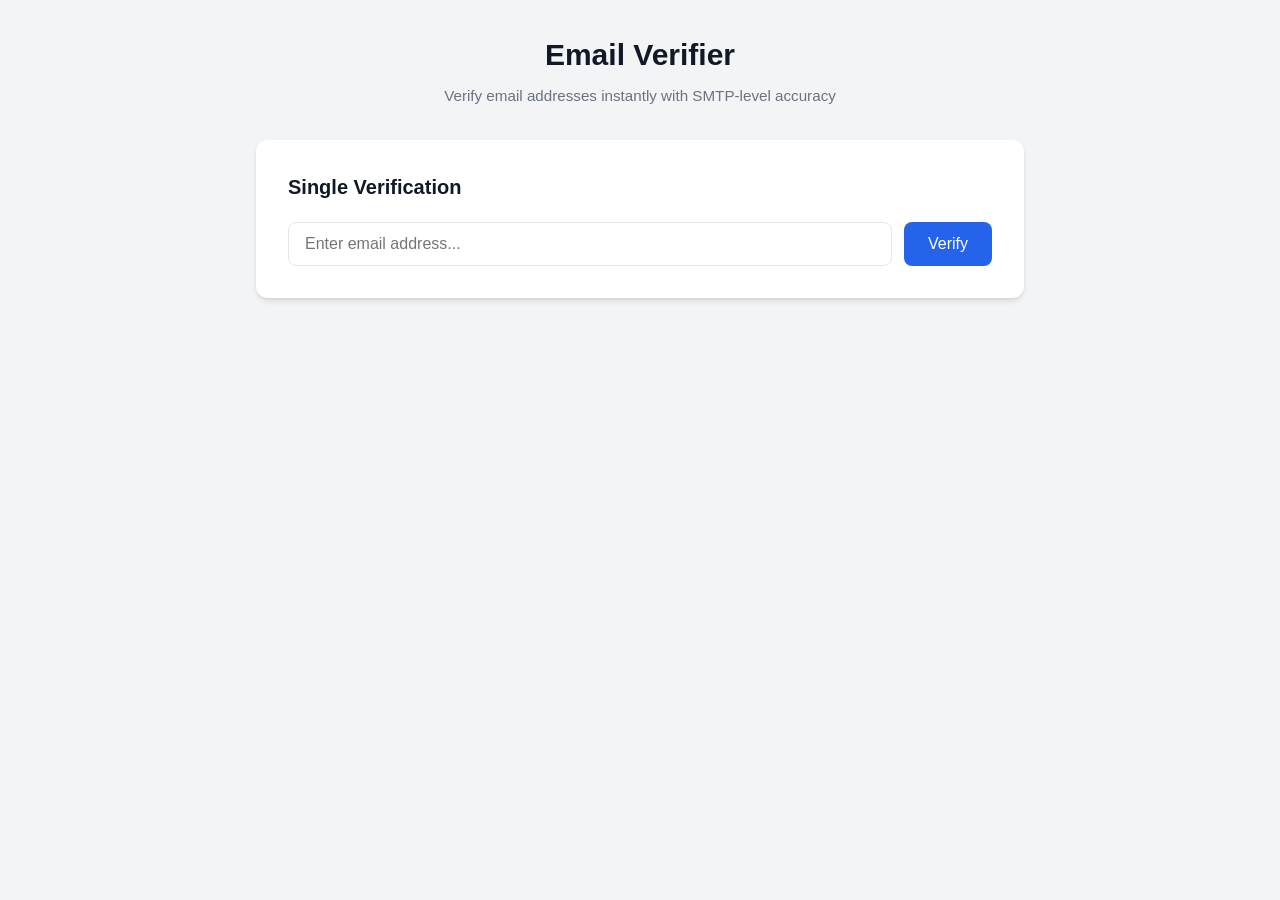
==== frontend/index.html @ 7b5a511b "Add web frontend for email verifier - Create frontend/ with index.html, styles.css, app.js - Single " ====
<!DOCTYPE html>
<html lang="en">
<head>
    <meta charset="UTF-8">
    <meta name="viewport" content="width=device-width, initial-scale=1.0">
    <title>Email Verifier</title>
    <link rel="stylesheet" href="/frontend/styles.css">
</head>
<body>
    <div class="container">
        <header>
            <h1>Email Verifier</h1>
            <p>Verify email addresses instantly with SMTP-level accuracy</p>
        </header>

        <main>
            <div class="card">
                <h2>Single Verification</h2>
                <form id="verifyForm">
                    <div class="input-group">
                        <input 
                            type="email" 
                            id="emailInput" 
                            placeholder="Enter email address..." 
                            required
                            autocomplete="email"
                        >
                        <button type="submit" id="verifyBtn">
                            <span id="btnText">Verify</span>
                            <span id="btnLoader" class="loader hidden"></span>
                        </button>
                    </div>
                </form>

                <div id="resultArea" class="result-area hidden">
                    <div class="result-card" id="resultCard">
                        <div class="result-header">
                            <div class="result-icon" id="resultIcon"></div>
                            <div class="result-title">
                                <h3 id="resultStatus">—</h3>
                                <span class="score-badge" id="resultScore">0/100</span>
                            </div>
                        </div>

                        <div class="result-body">
                            <div class="result-section">
                                <h4>What does "<span id="resultStatusText">—</span>" mean?</h4>
                                <p id="resultDescription">—</p>
                            </div>

                            <div class="result-grid">
                                <div class="result-item">
                                    <span class="label">can_connect_smtp</span>
                                    <span class="value" id="val_can_connect_smtp">—</span>
                                </div>
                                <div class="result-item">
                                    <span class="label">mx_accepts_mail</span>
                                    <span class="value" id="val_mx_accepts_mail">—</span>
                                </div>
                                <div class="result-item full-width">
                                    <span class="label">mx_records</span>
                                    <span class="value mono" id="val_mx_records">—</span>
                                </div>
                                <div class="result-item">
                                    <span class="label">has_inbox_full</span>
                                    <span class="value" id="val_has_inbox_full">—</span>
                                </div>
                                <div class="result-item">
                                    <span class="label">is_disabled</span>
                                    <span class="value" id="val_is_disabled">—</span>
                                </div>
                                <div class="result-item">
                                    <span class="label">is_deliverable</span>
                                    <span class="value" id="val_is_deliverable">—</span>
                                </div>
                                <div class="result-item">
                                    <span class="label">is_role_account</span>
                                    <span class="value" id="val_is_role_account">—</span>
                                </div>
                                <div class="result-item">
                                    <span class="label">is_catch_all</span>
                                    <span class="value" id="val_is_catch_all">—</span>
                                </div>
                                <div class="result-item">
                                    <span class="label">is_disposable</span>
                                    <span class="value" id="val_is_disposable">—</span>
                                </div>
                                <div class="result-item">
                                    <span class="label">is_spamtrap</span>
                                    <span class="value" id="val_is_spamtrap">—</span>
                                </div>
                                <div class="result-item">
                                    <span class="label">is_valid_syntax</span>
                                    <span class="value" id="val_is_valid_syntax">—</span>
                                </div>
                                <div class="result-item">
                                    <span class="label">is_safe_to_send</span>
                                    <span class="value" id="val_is_safe_to_send">—</span>
                                </div>
                            </div>
                        </div>
                    </div>
                </div>

                <div id="errorArea" class="error-area hidden">
                    <p id="errorText"></p>
                </div>
            </div>
        </main>
    </div>

    <script src="/frontend/app.js"></script>
</body>
</html>
---- frontend/styles.css ----
:root {
    --bg: #f3f4f6;
    --card-bg: #ffffff;
    --text: #111827;
    --text-secondary: #6b7280;
    --border: #e5e7eb;
    --primary: #2563eb;
    --primary-hover: #1d4ed8;
    --success: #10b981;
    --warning: #f59e0b;
    --danger: #ef4444;
    --info: #3b82f6;
    --shadow: 0 4px 6px -1px rgba(0, 0, 0, 0.1), 0 2px 4px -2px rgba(0, 0, 0, 0.1);
    --radius: 12px;
}

* {
    margin: 0;
    padding: 0;
    box-sizing: border-box;
}

body {
    font-family: -apple-system, BlinkMacSystemFont, "Segoe UI", Roboto, "Helvetica Neue", Arial, sans-serif;
    background: var(--bg);
    color: var(--text);
    line-height: 1.5;
    min-height: 100vh;
}

.container {
    max-width: 800px;
    margin: 0 auto;
    padding: 2rem 1rem;
}

header {
    text-align: center;
    margin-bottom: 2rem;
}

header h1 {
    font-size: 1.875rem;
    font-weight: 700;
    margin-bottom: 0.5rem;
}

header p {
    color: var(--text-secondary);
    font-size: 0.95rem;
}

.card {
    background: var(--card-bg);
    border-radius: var(--radius);
    box-shadow: var(--shadow);
    padding: 2rem;
}

.card h2 {
    font-size: 1.25rem;
    font-weight: 600;
    margin-bottom: 1.25rem;
}

.input-group {
    display: flex;
    gap: 0.75rem;
}

.input-group input {
    flex: 1;
    padding: 0.75rem 1rem;
    border: 1px solid var(--border);
    border-radius: 8px;
    font-size: 1rem;
    outline: none;
    transition: border-color 0.2s;
}

.input-group input:focus {
    border-color: var(--primary);
}

button {
    padding: 0.75rem 1.5rem;
    background: var(--primary);
    color: white;
    border: none;
    border-radius: 8px;
    font-size: 1rem;
    font-weight: 500;
    cursor: pointer;
    transition: background 0.2s;
    display: flex;
    align-items: center;
    gap: 0.5rem;
}

button:hover:not(:disabled) {
    background: var(--primary-hover);
}

button:disabled {
    opacity: 0.7;
    cursor: not-allowed;
}

.loader {
    width: 18px;
    height: 18px;
    border: 2px solid rgba(255, 255, 255, 0.3);
    border-top-color: white;
    border-radius: 50%;
    animation: spin 0.8s linear infinite;
}

.hidden {
    display: none !important;
}

@keyframes spin {
    to {
        transform: rotate(360deg);
    }
}

.result-area {
    margin-top: 1.5rem;
}

.result-card {
    border: 1px solid var(--border);
    border-radius: var(--radius);
    overflow: hidden;
}

.result-header {
    display: flex;
    align-items: center;
    gap: 1rem;
    padding: 1.25rem;
    border-bottom: 1px solid var(--border);
}

.result-icon {
    width: 48px;
    height: 48px;
    border-radius: 50%;
    display: flex;
    align-items: center;
    justify-content: center;
    font-size: 1.5rem;
    flex-shrink: 0;
}

.result-icon.safe {
    background: #d1fae5;
    color: var(--success);
}

.result-icon.disposable {
    background: #fef3c7;
    color: var(--warning);
}

.result-icon.invalid,
.result-icon.disabled,
.result-icon.spamtrap {
    background: #fee2e2;
    color: var(--danger);
}

.result-icon.catch_all,
.result-icon.role_account,
.result-icon.inbox_full,
.result-icon.temporary_failure,
.result-icon.blocked,
.result-icon.unknown {
    background: #f3f4f6;
    color: var(--text-secondary);
}

.result-title h3 {
    font-size: 1.1rem;
    font-weight: 600;
    text-transform: capitalize;
}

.score-badge {
    display: inline-block;
    padding: 0.25rem 0.75rem;
    border-radius: 9999px;
    font-size: 0.875rem;
    font-weight: 600;
    margin-top: 0.25rem;
}

.score-badge.high {
    background: #d1fae5;
    color: #065f46;
}

.score-badge.medium {
    background: #fef3c7;
    color: #92400e;
}

.score-badge.low {
    background: #fee2e2;
    color: #991b1b;
}

.score-badge.null {
    background: #f3f4f6;
    color: var(--text-secondary);
}

.result-body {
    padding: 1.25rem;
}

.result-section {
    margin-bottom: 1.25rem;
    padding: 1rem;
    background: var(--bg);
    border-radius: 8px;
}

.result-section h4 {
    font-size: 0.95rem;
    font-weight: 600;
    margin-bottom: 0.5rem;
}

.result-section p {
    font-size: 0.9rem;
    color: var(--text-secondary);
}

.result-grid {
    display: grid;
    grid-template-columns: 1fr 1fr;
    gap: 0.75rem;
}

.result-item {
    display: flex;
    justify-content: space-between;
    align-items: center;
    padding: 0.5rem 0;
    border-bottom: 1px solid var(--border);
}

.result-item.full-width {
    grid-column: 1 / -1;
}

.result-item .label {
    font-size: 0.85rem;
    color: var(--text-secondary);
}

.result-item .value {
    font-size: 0.85rem;
    font-weight: 600;
    text-transform: capitalize;
}

.result-item .value.mono {
    font-family: ui-monospace, SFMono-Regular, Menlo, Monaco, Consolas, monospace;
    font-size: 0.8rem;
}

.value.true {
    color: var(--success);
}

.value.false {
    color: var(--danger);
}

.error-area {
    margin-top: 1rem;
    padding: 1rem;
    background: #fee2e2;
    border: 1px solid #fecaca;
    border-radius: 8px;
    color: var(--danger);
}

@media (max-width: 640px) {
    .container {
        padding: 1rem;
    }

    .card {
        padding: 1.25rem;
    }

    .input-group {
        flex-direction: column;
    }

    .result-grid {
        grid-template-columns: 1fr;
    }
}
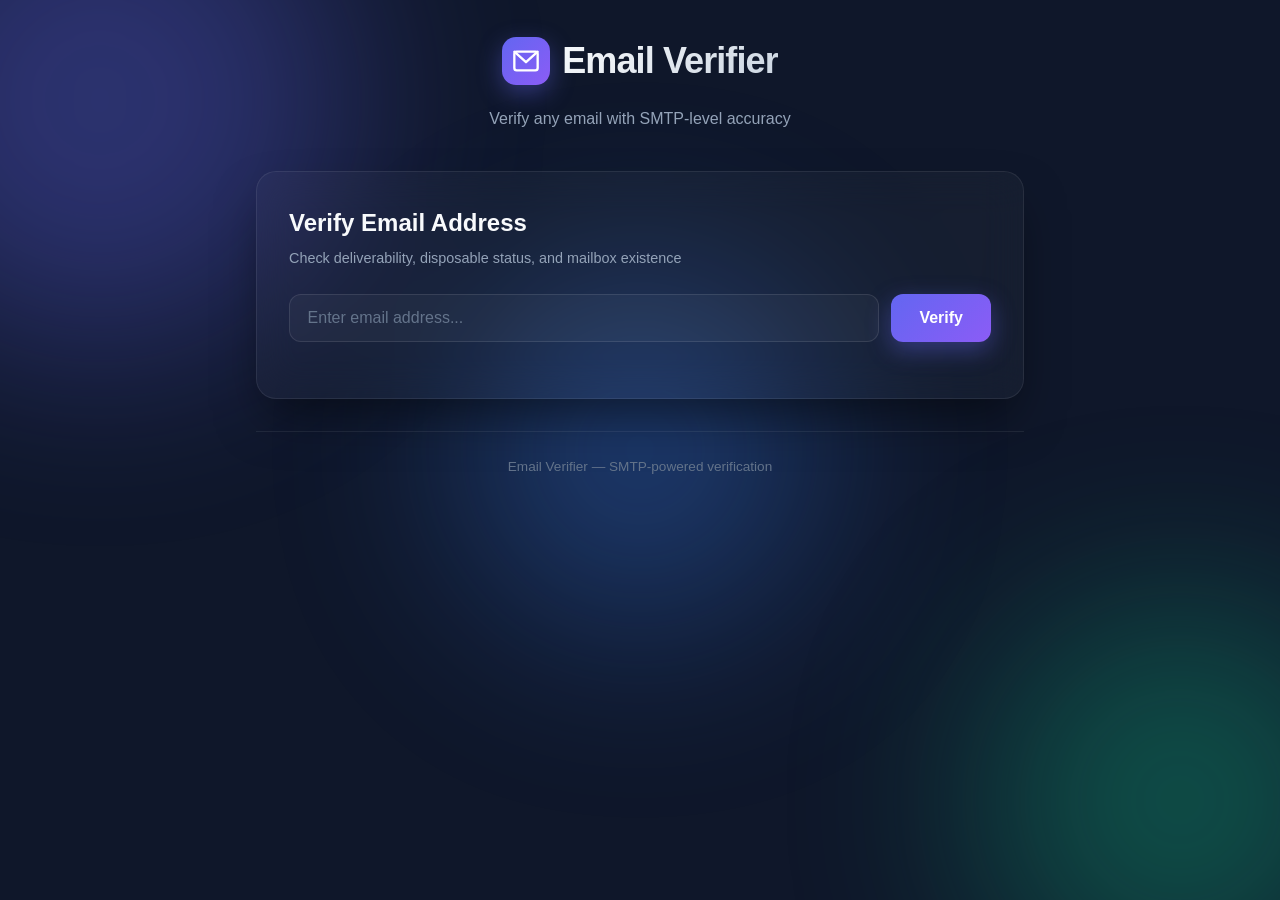
==== commit f95e646e: "Redesign frontend with modern dark theme and glassmorphism - Replace flat light theme with dark glas" ====
--- a/frontend/index.html
+++ b/frontend/index.html
@@ -7,25 +7,43 @@
     <link rel="stylesheet" href="/frontend/styles.css">
 </head>
 <body>
+    <div class="bg-orb bg-orb--1"></div>
+    <div class="bg-orb bg-orb--2"></div>
+    <div class="bg-orb bg-orb--3"></div>
+
     <div class="container">
         <header>
-            <h1>Email Verifier</h1>
-            <p>Verify email addresses instantly with SMTP-level accuracy</p>
+            <div class="logo">
+                <div class="logo-icon">
+                    <svg viewBox="0 0 24 24" fill="none" stroke="currentColor" stroke-width="2" stroke-linecap="round" stroke-linejoin="round">
+                        <rect x="2" y="4" width="20" height="16" rx="2"/>
+                        <path d="M22 4L12 13 2 4"/>
+                    </svg>
+                </div>
+                <h1>Email Verifier</h1>
+            </div>
+            <p class="tagline">Verify any email with SMTP-level accuracy</p>
         </header>
 
         <main>
-            <div class="card">
-                <h2>Single Verification</h2>
-                <form id="verifyForm">
-                    <div class="input-group">
-                        <input 
-                            type="email" 
-                            id="emailInput" 
-                            placeholder="Enter email address..." 
-                            required
-                            autocomplete="email"
-                        >
-                        <button type="submit" id="verifyBtn">
+            <div class="card card--main">
+                <div class="card-header">
+                    <h2>Verify Email Address</h2>
+                    <p class="card-subtitle">Check deliverability, disposable status, and mailbox existence</p>
+                </div>
+
+                <form id="verifyForm" class="verify-form">
+                    <div class="input-row">
+                        <div class="input-wrapper">
+                            <input
+                                type="email"
+                                id="emailInput"
+                                placeholder="Enter email address..."
+                                required
+                                autocomplete="email"
+                            >
+                        </div>
+                        <button type="submit" id="verifyBtn" class="btn btn--primary">
                             <span id="btnText">Verify</span>
                             <span id="btnLoader" class="loader hidden"></span>
                         </button>
@@ -38,12 +56,15 @@
                             <div class="result-icon" id="resultIcon"></div>
                             <div class="result-title">
                                 <h3 id="resultStatus">—</h3>
-                                <span class="score-badge" id="resultScore">0/100</span>
+                                <div class="result-meta">
+                                    <span class="score-badge" id="resultScore">0/100</span>
+                                    <span class="safe-badge" id="resultSafe">Not Safe</span>
+                                </div>
                             </div>
                         </div>
 
                         <div class="result-body">
-                            <div class="result-section">
+                            <div class="result-section result-section--highlight">
                                 <h4>What does "<span id="resultStatusText">—</span>" mean?</h4>
                                 <p id="resultDescription">—</p>
                             </div>
@@ -103,9 +124,14 @@
                 </div>
 
                 <div id="errorArea" class="error-area hidden">
-                    <p id="errorText"></p>
+                    <div class="error-icon">!</div>
+                    <p id="errorText">Something went wrong.</p>
                 </div>
             </div>
+
+            <footer class="footer">
+                <p>Email Verifier &mdash; SMTP-powered verification</p>
+            </footer>
         </main>
     </div>
 
--- a/frontend/styles.css
+++ b/frontend/styles.css
@@ -1,17 +1,21 @@
 :root {
-    --bg: #f3f4f6;
-    --card-bg: #ffffff;
-    --text: #111827;
-    --text-secondary: #6b7280;
-    --border: #e5e7eb;
-    --primary: #2563eb;
-    --primary-hover: #1d4ed8;
+    --bg: #0f172a;
+    --card-bg: rgba(255, 255, 255, 0.03);
+    --card-border: rgba(255, 255, 255, 0.08);
+    --text: #f8fafc;
+    --text-secondary: #94a3b8;
+    --text-muted: #64748b;
+    --primary: #6366f1;
+    --primary-glow: rgba(99, 102, 241, 0.4);
     --success: #10b981;
+    --success-glow: rgba(16, 185, 129, 0.25);
     --warning: #f59e0b;
+    --warning-glow: rgba(245, 158, 11, 0.25);
     --danger: #ef4444;
+    --danger-glow: rgba(239, 68, 68, 0.25);
     --info: #3b82f6;
-    --shadow: 0 4px 6px -1px rgba(0, 0, 0, 0.1), 0 2px 4px -2px rgba(0, 0, 0, 0.1);
-    --radius: 12px;
+    --radius: 20px;
+    --radius-sm: 12px;
 }
 
 * {
@@ -24,95 +28,215 @@
     font-family: -apple-system, BlinkMacSystemFont, "Segoe UI", Roboto, "Helvetica Neue", Arial, sans-serif;
     background: var(--bg);
     color: var(--text);
-    line-height: 1.5;
+    line-height: 1.6;
     min-height: 100vh;
+    overflow-x: hidden;
+    position: relative;
+}
+
+.bg-orb {
+    position: fixed;
+    border-radius: 50%;
+    filter: blur(100px);
+    opacity: 0.35;
+    pointer-events: none;
+    z-index: 0;
+}
+
+.bg-orb--1 {
+    width: 500px;
+    height: 500px;
+    background: var(--primary);
+    top: -150px;
+    left: -150px;
+    animation: orbFloat 15s ease-in-out infinite;
+}
+
+.bg-orb--2 {
+    width: 400px;
+    height: 400px;
+    background: var(--success);
+    bottom: -100px;
+    right: -100px;
+    animation: orbFloat 18s ease-in-out infinite reverse;
+}
+
+.bg-orb--3 {
+    width: 350px;
+    height: 350px;
+    background: var(--info);
+    top: 50%;
+    left: 50%;
+    transform: translate(-50%, -50%);
+    animation: orbFloat 20s ease-in-out infinite;
+}
+
+@keyframes orbFloat {
+    0%, 100% { transform: translate(0, 0) scale(1); }
+    25% { transform: translate(30px, -30px) scale(1.05); }
+    50% { transform: translate(-20px, 20px) scale(0.95); }
+    75% { transform: translate(20px, 10px) scale(1.02); }
 }
 
 .container {
     max-width: 800px;
     margin: 0 auto;
     padding: 2rem 1rem;
+    position: relative;
+    z-index: 1;
 }
 
 header {
     text-align: center;
-    margin-bottom: 2rem;
+    margin-bottom: 2.5rem;
+}
+
+.logo {
+    display: inline-flex;
+    align-items: center;
+    gap: 0.75rem;
+    margin-bottom: 0.75rem;
+}
+
+.logo-icon {
+    width: 48px;
+    height: 48px;
+    background: linear-gradient(135deg, var(--primary), #8b5cf6);
+    border-radius: 14px;
+    display: flex;
+    align-items: center;
+    justify-content: center;
+    color: white;
+    box-shadow: 0 8px 24px var(--primary-glow);
+}
+
+.logo-icon svg {
+    width: 28px;
+    height: 28px;
 }
 
 header h1 {
-    font-size: 1.875rem;
-    font-weight: 700;
-    margin-bottom: 0.5rem;
-}
-
-header p {
+    font-size: 2.25rem;
+    font-weight: 800;
+    background: linear-gradient(135deg, #f8fafc, #cbd5e1);
+    -webkit-background-clip: text;
+    -webkit-text-fill-color: transparent;
+    background-clip: text;
+    letter-spacing: -0.025em;
+}
+
+.tagline {
     color: var(--text-secondary);
-    font-size: 0.95rem;
+    font-size: 1rem;
+    margin-top: 0.25rem;
 }
 
 .card {
     background: var(--card-bg);
+    border: 1px solid var(--card-border);
     border-radius: var(--radius);
-    box-shadow: var(--shadow);
+    backdrop-filter: blur(20px);
+    box-shadow: 0 25px 50px -12px rgba(0, 0, 0, 0.5);
+}
+
+.card--main {
     padding: 2rem;
 }
 
-.card h2 {
-    font-size: 1.25rem;
-    font-weight: 600;
-    margin-bottom: 1.25rem;
-}
-
-.input-group {
+.card-header {
+    margin-bottom: 1.5rem;
+}
+
+.card-header h2 {
+    font-size: 1.5rem;
+    font-weight: 700;
+    margin-bottom: 0.25rem;
+}
+
+.card-subtitle {
+    color: var(--text-secondary);
+    font-size: 0.9rem;
+}
+
+.verify-form {
+    margin-bottom: 1.5rem;
+}
+
+.input-row {
     display: flex;
     gap: 0.75rem;
 }
 
-.input-group input {
+.input-wrapper {
     flex: 1;
-    padding: 0.75rem 1rem;
-    border: 1px solid var(--border);
-    border-radius: 8px;
+    position: relative;
+}
+
+.input-wrapper input {
+    width: 100%;
+    padding: 0.9rem 1.1rem;
+    background: rgba(255, 255, 255, 0.04);
+    border: 1px solid rgba(255, 255, 255, 0.1);
+    border-radius: var(--radius-sm);
+    color: var(--text);
     font-size: 1rem;
     outline: none;
-    transition: border-color 0.2s;
-}
-
-.input-group input:focus {
+    transition: all 0.2s;
+}
+
+.input-wrapper input::placeholder {
+    color: var(--text-muted);
+}
+
+.input-wrapper input:focus {
     border-color: var(--primary);
-}
-
-button {
-    padding: 0.75rem 1.5rem;
-    background: var(--primary);
+    box-shadow: 0 0 0 3px var(--primary-glow);
+    background: rgba(255, 255, 255, 0.06);
+}
+
+.btn {
+    padding: 0.9rem 1.75rem;
+    border: none;
+    border-radius: var(--radius-sm);
+    font-size: 1rem;
+    font-weight: 600;
+    cursor: pointer;
+    transition: all 0.2s;
+    display: inline-flex;
+    align-items: center;
+    justify-content: center;
+    gap: 0.5rem;
+    white-space: nowrap;
+}
+
+.btn--primary {
+    background: linear-gradient(135deg, var(--primary), #8b5cf6);
     color: white;
-    border: none;
-    border-radius: 8px;
-    font-size: 1rem;
-    font-weight: 500;
-    cursor: pointer;
-    transition: background 0.2s;
-    display: flex;
-    align-items: center;
-    gap: 0.5rem;
-}
-
-button:hover:not(:disabled) {
-    background: var(--primary-hover);
-}
-
-button:disabled {
-    opacity: 0.7;
+    box-shadow: 0 8px 24px var(--primary-glow);
+}
+
+.btn--primary:hover:not(:disabled) {
+    transform: translateY(-1px);
+    box-shadow: 0 12px 32px var(--primary-glow);
+}
+
+.btn--primary:active:not(:disabled) {
+    transform: translateY(0);
+}
+
+.btn:disabled {
+    opacity: 0.6;
     cursor: not-allowed;
+    transform: none !important;
 }
 
 .loader {
     width: 18px;
     height: 18px;
-    border: 2px solid rgba(255, 255, 255, 0.3);
+    border: 2px solid rgba(255, 255, 255, 0.25);
     border-top-color: white;
     border-radius: 50%;
-    animation: spin 0.8s linear infinite;
+    animation: spin 0.7s linear infinite;
 }
 
 .hidden {
@@ -120,19 +244,30 @@
 }
 
 @keyframes spin {
-    to {
-        transform: rotate(360deg);
-    }
+    to { transform: rotate(360deg); }
 }
 
 .result-area {
     margin-top: 1.5rem;
+    animation: fadeInUp 0.4s ease-out;
+}
+
+@keyframes fadeInUp {
+    from {
+        opacity: 0;
+        transform: translateY(20px);
+    }
+    to {
+        opacity: 1;
+        transform: translateY(0);
+    }
 }
 
 .result-card {
-    border: 1px solid var(--border);
+    border: 1px solid var(--card-border);
     border-radius: var(--radius);
     overflow: hidden;
+    background: rgba(255, 255, 255, 0.02);
 }
 
 .result-header {
@@ -140,35 +275,39 @@
     align-items: center;
     gap: 1rem;
     padding: 1.25rem;
-    border-bottom: 1px solid var(--border);
+    border-bottom: 1px solid var(--card-border);
 }
 
 .result-icon {
-    width: 48px;
-    height: 48px;
-    border-radius: 50%;
+    width: 52px;
+    height: 52px;
+    border-radius: 16px;
     display: flex;
     align-items: center;
     justify-content: center;
-    font-size: 1.5rem;
+    font-size: 1.75rem;
     flex-shrink: 0;
+    font-weight: 700;
 }
 
 .result-icon.safe {
-    background: #d1fae5;
+    background: var(--success-glow);
     color: var(--success);
+    box-shadow: 0 0 24px var(--success-glow);
 }
 
 .result-icon.disposable {
-    background: #fef3c7;
+    background: var(--warning-glow);
     color: var(--warning);
+    box-shadow: 0 0 24px var(--warning-glow);
 }
 
 .result-icon.invalid,
 .result-icon.disabled,
 .result-icon.spamtrap {
-    background: #fee2e2;
+    background: var(--danger-glow);
     color: var(--danger);
+    box-shadow: 0 0 24px var(--danger-glow);
 }
 
 .result-icon.catch_all,
@@ -177,43 +316,77 @@
 .result-icon.temporary_failure,
 .result-icon.blocked,
 .result-icon.unknown {
-    background: #f3f4f6;
+    background: rgba(148, 163, 184, 0.15);
     color: var(--text-secondary);
 }
 
+.result-title {
+    flex: 1;
+}
+
 .result-title h3 {
-    font-size: 1.1rem;
-    font-weight: 600;
+    font-size: 1.25rem;
+    font-weight: 700;
     text-transform: capitalize;
+    letter-spacing: -0.01em;
+}
+
+.result-meta {
+    display: flex;
+    align-items: center;
+    gap: 0.5rem;
+    margin-top: 0.35rem;
 }
 
 .score-badge {
-    display: inline-block;
+    display: inline-flex;
+    align-items: center;
     padding: 0.25rem 0.75rem;
     border-radius: 9999px;
-    font-size: 0.875rem;
+    font-size: 0.85rem;
+    font-weight: 700;
+    letter-spacing: 0.025em;
+}
+
+.score-badge.high {
+    background: var(--success-glow);
+    color: var(--success);
+}
+
+.score-badge.medium {
+    background: var(--warning-glow);
+    color: var(--warning);
+}
+
+.score-badge.low {
+    background: var(--danger-glow);
+    color: var(--danger);
+}
+
+.score-badge.null {
+    background: rgba(148, 163, 184, 0.15);
+    color: var(--text-muted);
+}
+
+.safe-badge {
+    display: inline-flex;
+    align-items: center;
+    padding: 0.25rem 0.6rem;
+    border-radius: 9999px;
+    font-size: 0.75rem;
     font-weight: 600;
-    margin-top: 0.25rem;
-}
-
-.score-badge.high {
-    background: #d1fae5;
-    color: #065f46;
-}
-
-.score-badge.medium {
-    background: #fef3c7;
-    color: #92400e;
-}
-
-.score-badge.low {
-    background: #fee2e2;
-    color: #991b1b;
-}
-
-.score-badge.null {
-    background: #f3f4f6;
-    color: var(--text-secondary);
+    text-transform: uppercase;
+    letter-spacing: 0.05em;
+}
+
+.safe-badge.true {
+    background: var(--success-glow);
+    color: var(--success);
+}
+
+.safe-badge.false {
+    background: rgba(148, 163, 184, 0.1);
+    color: var(--text-muted);
 }
 
 .result-body {
@@ -223,33 +396,49 @@
 .result-section {
     margin-bottom: 1.25rem;
     padding: 1rem;
-    background: var(--bg);
-    border-radius: 8px;
+    background: rgba(99, 102, 241, 0.06);
+    border: 1px solid rgba(99, 102, 241, 0.12);
+    border-radius: var(--radius-sm);
+}
+
+.result-section--highlight {
+    background: rgba(99, 102, 241, 0.08);
+    border-color: rgba(99, 102, 241, 0.18);
 }
 
 .result-section h4 {
-    font-size: 0.95rem;
+    font-size: 0.9rem;
     font-weight: 600;
-    margin-bottom: 0.5rem;
+    margin-bottom: 0.4rem;
+    color: var(--text);
 }
 
 .result-section p {
-    font-size: 0.9rem;
+    font-size: 0.875rem;
     color: var(--text-secondary);
+    line-height: 1.5;
 }
 
 .result-grid {
     display: grid;
     grid-template-columns: 1fr 1fr;
-    gap: 0.75rem;
+    gap: 0.5rem;
 }
 
 .result-item {
     display: flex;
     justify-content: space-between;
     align-items: center;
-    padding: 0.5rem 0;
-    border-bottom: 1px solid var(--border);
+    padding: 0.6rem 0.75rem;
+    border-radius: 8px;
+    background: rgba(255, 255, 255, 0.02);
+    border: 1px solid transparent;
+    transition: all 0.2s;
+}
+
+.result-item:hover {
+    border-color: rgba(255, 255, 255, 0.08);
+    background: rgba(255, 255, 255, 0.03);
 }
 
 .result-item.full-width {
@@ -257,8 +446,9 @@
 }
 
 .result-item .label {
-    font-size: 0.85rem;
-    color: var(--text-secondary);
+    font-size: 0.8rem;
+    color: var(--text-muted);
+    font-family: ui-monospace, SFMono-Regular, Menlo, Monaco, Consolas, monospace;
 }
 
 .result-item .value {
@@ -283,10 +473,45 @@
 .error-area {
     margin-top: 1rem;
     padding: 1rem;
-    background: #fee2e2;
-    border: 1px solid #fecaca;
-    border-radius: 8px;
+    background: var(--danger-glow);
+    border: 1px solid rgba(239, 68, 68, 0.3);
+    border-radius: var(--radius-sm);
     color: var(--danger);
+    display: flex;
+    align-items: flex-start;
+    gap: 0.75rem;
+    animation: fadeInUp 0.3s ease-out;
+}
+
+.error-icon {
+    width: 24px;
+    height: 24px;
+    border-radius: 50%;
+    background: var(--danger);
+    color: white;
+    display: flex;
+    align-items: center;
+    justify-content: center;
+    font-weight: 700;
+    font-size: 0.9rem;
+    flex-shrink: 0;
+}
+
+.error-area p {
+    font-size: 0.9rem;
+    line-height: 1.5;
+}
+
+.footer {
+    text-align: center;
+    margin-top: 2rem;
+    padding-top: 1.5rem;
+    border-top: 1px solid var(--card-border);
+}
+
+.footer p {
+    color: var(--text-muted);
+    font-size: 0.85rem;
 }
 
 @media (max-width: 640px) {
@@ -294,15 +519,24 @@
         padding: 1rem;
     }
 
-    .card {
-        padding: 1.25rem;
-    }
-
-    .input-group {
+    .card--main {
+        padding: 1.5rem;
+    }
+
+    header h1 {
+        font-size: 1.75rem;
+    }
+
+    .input-row {
         flex-direction: column;
     }
 
     .result-grid {
         grid-template-columns: 1fr;
     }
-}
+
+    .result-header {
+        flex-direction: column;
+        text-align: center;
+    }
+}
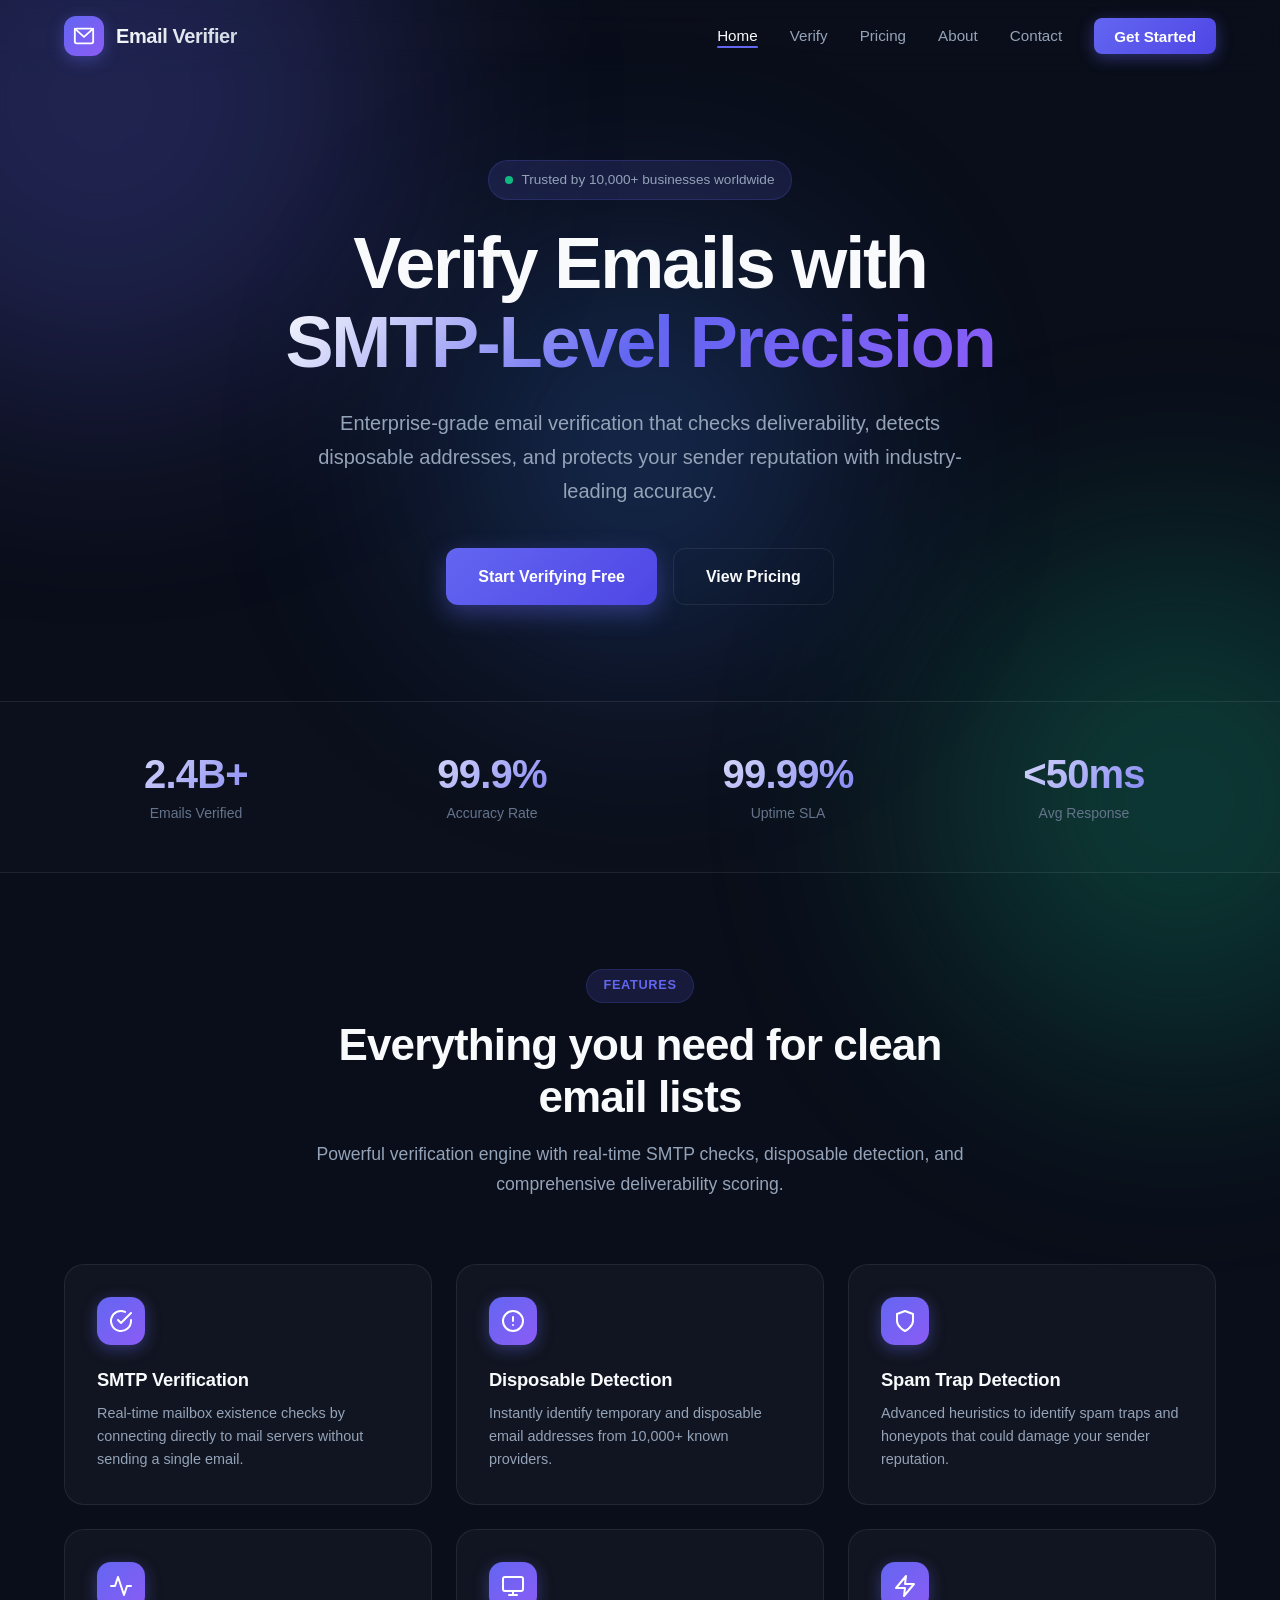
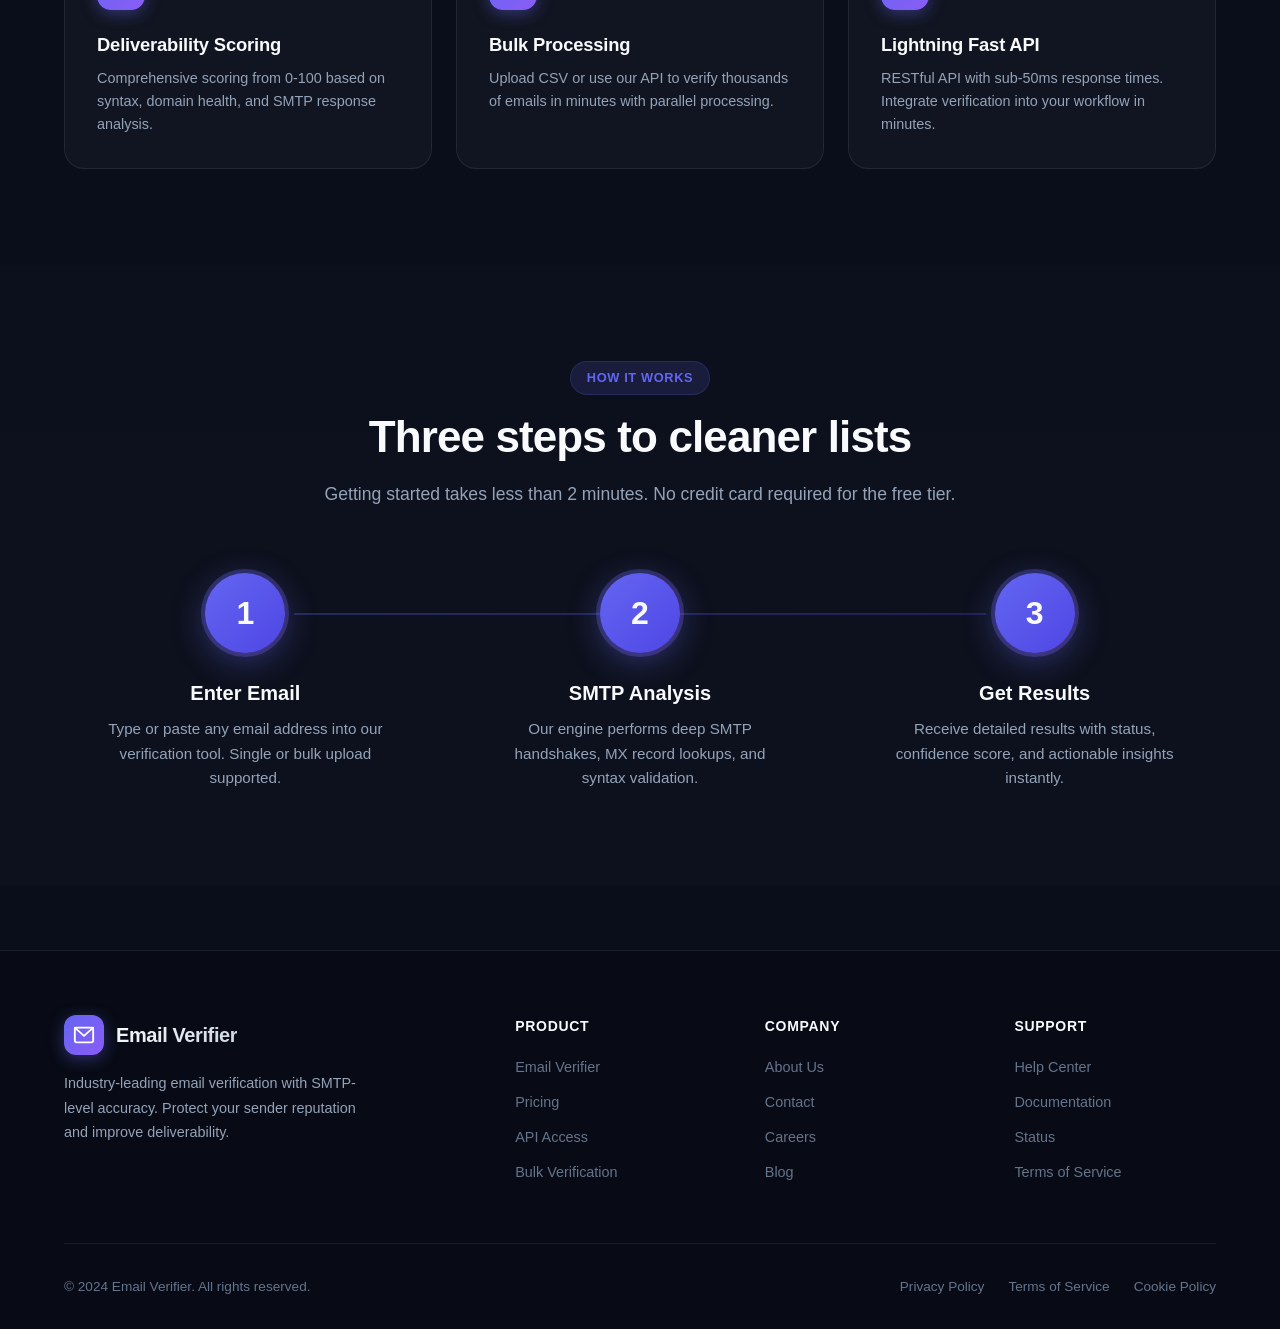
==== commit e9b9998e: "Add industry-level multi-page frontend - Landing page: hero, stats strip, features grid, how-it-work" ====
--- a/frontend/index.html
+++ b/frontend/index.html
@@ -3,138 +3,261 @@
 <head>
     <meta charset="UTF-8">
     <meta name="viewport" content="width=device-width, initial-scale=1.0">
-    <title>Email Verifier</title>
-    <link rel="stylesheet" href="/frontend/styles.css">
+    <title>Email Verifier - SMTP-Level Email Verification</title>
+    <meta name="description" content="Industry-leading email verification service with SMTP-level accuracy. Verify deliverability, detect disposable emails, and protect your sender reputation.">
+    <link rel="stylesheet" href="./styles.css">
 </head>
 <body>
     <div class="bg-orb bg-orb--1"></div>
     <div class="bg-orb bg-orb--2"></div>
     <div class="bg-orb bg-orb--3"></div>
 
-    <div class="container">
-        <header>
-            <div class="logo">
+    <nav class="navbar" id="navbar">
+        <div class="navbar-inner">
+            <a href="./index.html" class="navbar-brand">
                 <div class="logo-icon">
                     <svg viewBox="0 0 24 24" fill="none" stroke="currentColor" stroke-width="2" stroke-linecap="round" stroke-linejoin="round">
                         <rect x="2" y="4" width="20" height="16" rx="2"/>
                         <path d="M22 4L12 13 2 4"/>
                     </svg>
                 </div>
-                <h1>Email Verifier</h1>
-            </div>
-            <p class="tagline">Verify any email with SMTP-level accuracy</p>
-        </header>
-
-        <main>
-            <div class="card card--main">
-                <div class="card-header">
-                    <h2>Verify Email Address</h2>
-                    <p class="card-subtitle">Check deliverability, disposable status, and mailbox existence</p>
-                </div>
-
-                <form id="verifyForm" class="verify-form">
-                    <div class="input-row">
-                        <div class="input-wrapper">
-                            <input
-                                type="email"
-                                id="emailInput"
-                                placeholder="Enter email address..."
-                                required
-                                autocomplete="email"
-                            >
-                        </div>
-                        <button type="submit" id="verifyBtn" class="btn btn--primary">
-                            <span id="btnText">Verify</span>
-                            <span id="btnLoader" class="loader hidden"></span>
-                        </button>
-                    </div>
-                </form>
-
-                <div id="resultArea" class="result-area hidden">
-                    <div class="result-card" id="resultCard">
-                        <div class="result-header">
-                            <div class="result-icon" id="resultIcon"></div>
-                            <div class="result-title">
-                                <h3 id="resultStatus">—</h3>
-                                <div class="result-meta">
-                                    <span class="score-badge" id="resultScore">0/100</span>
-                                    <span class="safe-badge" id="resultSafe">Not Safe</span>
-                                </div>
-                            </div>
-                        </div>
-
-                        <div class="result-body">
-                            <div class="result-section result-section--highlight">
-                                <h4>What does "<span id="resultStatusText">—</span>" mean?</h4>
-                                <p id="resultDescription">—</p>
-                            </div>
-
-                            <div class="result-grid">
-                                <div class="result-item">
-                                    <span class="label">can_connect_smtp</span>
-                                    <span class="value" id="val_can_connect_smtp">—</span>
-                                </div>
-                                <div class="result-item">
-                                    <span class="label">mx_accepts_mail</span>
-                                    <span class="value" id="val_mx_accepts_mail">—</span>
-                                </div>
-                                <div class="result-item full-width">
-                                    <span class="label">mx_records</span>
-                                    <span class="value mono" id="val_mx_records">—</span>
-                                </div>
-                                <div class="result-item">
-                                    <span class="label">has_inbox_full</span>
-                                    <span class="value" id="val_has_inbox_full">—</span>
-                                </div>
-                                <div class="result-item">
-                                    <span class="label">is_disabled</span>
-                                    <span class="value" id="val_is_disabled">—</span>
-                                </div>
-                                <div class="result-item">
-                                    <span class="label">is_deliverable</span>
-                                    <span class="value" id="val_is_deliverable">—</span>
-                                </div>
-                                <div class="result-item">
-                                    <span class="label">is_role_account</span>
-                                    <span class="value" id="val_is_role_account">—</span>
-                                </div>
-                                <div class="result-item">
-                                    <span class="label">is_catch_all</span>
-                                    <span class="value" id="val_is_catch_all">—</span>
-                                </div>
-                                <div class="result-item">
-                                    <span class="label">is_disposable</span>
-                                    <span class="value" id="val_is_disposable">—</span>
-                                </div>
-                                <div class="result-item">
-                                    <span class="label">is_spamtrap</span>
-                                    <span class="value" id="val_is_spamtrap">—</span>
-                                </div>
-                                <div class="result-item">
-                                    <span class="label">is_valid_syntax</span>
-                                    <span class="value" id="val_is_valid_syntax">—</span>
-                                </div>
-                                <div class="result-item">
-                                    <span class="label">is_safe_to_send</span>
-                                    <span class="value" id="val_is_safe_to_send">—</span>
-                                </div>
-                            </div>
-                        </div>
-                    </div>
-                </div>
-
-                <div id="errorArea" class="error-area hidden">
-                    <div class="error-icon">!</div>
-                    <p id="errorText">Something went wrong.</p>
-                </div>
-            </div>
-
-            <footer class="footer">
-                <p>Email Verifier &mdash; SMTP-powered verification</p>
-            </footer>
-        </main>
+                <span class="logo-text">Email Verifier</span>
+            </a>
+
+            <ul class="nav-links" id="navLinks">
+                <li><a href="./index.html" class="active">Home</a></li>
+                <li><a href="./verify.html">Verify</a></li>
+                <li><a href="./pricing.html">Pricing</a></li>
+                <li><a href="./about.html">About</a></li>
+                <li><a href="./contact.html">Contact</a></li>
+                <li><a href="./verify.html" class="nav-cta">Get Started</a></li>
+            </ul>
+
+            <button class="hamburger" id="hamburger" aria-label="Toggle menu">
+                <span></span>
+                <span></span>
+                <span></span>
+            </button>
+        </div>
+    </nav>
+
+    <div class="mobile-menu" id="mobileMenu">
+        <a href="./index.html">Home</a>
+        <a href="./verify.html">Verify</a>
+        <a href="./pricing.html">Pricing</a>
+        <a href="./about.html">About</a>
+        <a href="./contact.html">Contact</a>
+        <a href="./verify.html" class="btn btn--primary">Get Started</a>
     </div>
 
-    <script src="/frontend/app.js"></script>
+    <main>
+        <section class="hero">
+            <div class="container">
+                <div class="hero-badge">
+                    <span class="hero-badge-dot"></span>
+                    Trusted by 10,000+ businesses worldwide
+                </div>
+                <h1>
+                    Verify Emails with<br>
+                    <span class="hero-gradient">SMTP-Level Precision</span>
+                </h1>
+                <p class="hero-subtitle">
+                    Enterprise-grade email verification that checks deliverability, detects disposable addresses, and protects your sender reputation with industry-leading accuracy.
+                </p>
+                <div class="hero-actions">
+                    <a href="./verify.html" class="btn btn--primary">Start Verifying Free</a>
+                    <a href="./pricing.html" class="btn btn--secondary">View Pricing</a>
+                </div>
+            </div>
+        </section>
+
+        <section class="stats">
+            <div class="container">
+                <div class="stats-grid">
+                    <div class="stat-item">
+                        <div class="stat-value">2.4B+</div>
+                        <div class="stat-label">Emails Verified</div>
+                    </div>
+                    <div class="stat-item">
+                        <div class="stat-value">99.9%</div>
+                        <div class="stat-label">Accuracy Rate</div>
+                    </div>
+                    <div class="stat-item">
+                        <div class="stat-value">99.99%</div>
+                        <div class="stat-label">Uptime SLA</div>
+                    </div>
+                    <div class="stat-item">
+                        <div class="stat-value">&lt;50ms</div>
+                        <div class="stat-label">Avg Response</div>
+                    </div>
+                </div>
+            </div>
+        </section>
+
+        <section class="section">
+            <div class="container">
+                <div class="section-header">
+                    <span class="section-label">Features</span>
+                    <h2 class="section-title">Everything you need for clean email lists</h2>
+                    <p class="section-subtitle">Powerful verification engine with real-time SMTP checks, disposable detection, and comprehensive deliverability scoring.</p>
+                </div>
+
+                <div class="features-grid">
+                    <div class="feature-card">
+                        <div class="feature-icon">
+                            <svg viewBox="0 0 24 24" fill="none" stroke="currentColor" stroke-width="2" stroke-linecap="round" stroke-linejoin="round">
+                                <path d="M22 11.08V12a10 10 0 1 1-5.93-9.14"/>
+                                <polyline points="22 4 12 14.01 9 11.01"/>
+                            </svg>
+                        </div>
+                        <h3 class="feature-title">SMTP Verification</h3>
+                        <p class="feature-desc">Real-time mailbox existence checks by connecting directly to mail servers without sending a single email.</p>
+                    </div>
+
+                    <div class="feature-card">
+                        <div class="feature-icon">
+                            <svg viewBox="0 0 24 24" fill="none" stroke="currentColor" stroke-width="2" stroke-linecap="round" stroke-linejoin="round">
+                                <circle cx="12" cy="12" r="10"/>
+                                <line x1="12" y1="8" x2="12" y2="12"/>
+                                <line x1="12" y1="16" x2="12.01" y2="16"/>
+                            </svg>
+                        </div>
+                        <h3 class="feature-title">Disposable Detection</h3>
+                        <p class="feature-desc">Instantly identify temporary and disposable email addresses from 10,000+ known providers.</p>
+                    </div>
+
+                    <div class="feature-card">
+                        <div class="feature-icon">
+                            <svg viewBox="0 0 24 24" fill="none" stroke="currentColor" stroke-width="2" stroke-linecap="round" stroke-linejoin="round">
+                                <path d="M12 22s8-4 8-10V5l-8-3-8 3v7c0 6 8 10 8 10z"/>
+                            </svg>
+                        </div>
+                        <h3 class="feature-title">Spam Trap Detection</h3>
+                        <p class="feature-desc">Advanced heuristics to identify spam traps and honeypots that could damage your sender reputation.</p>
+                    </div>
+
+                    <div class="feature-card">
+                        <div class="feature-icon">
+                            <svg viewBox="0 0 24 24" fill="none" stroke="currentColor" stroke-width="2" stroke-linecap="round" stroke-linejoin="round">
+                                <polyline points="22 12 18 12 15 21 9 3 6 12 2 12"/>
+                            </svg>
+                        </div>
+                        <h3 class="feature-title">Deliverability Scoring</h3>
+                        <p class="feature-desc">Comprehensive scoring from 0-100 based on syntax, domain health, and SMTP response analysis.</p>
+                    </div>
+
+                    <div class="feature-card">
+                        <div class="feature-icon">
+                            <svg viewBox="0 0 24 24" fill="none" stroke="currentColor" stroke-width="2" stroke-linecap="round" stroke-linejoin="round">
+                                <rect x="2" y="3" width="20" height="14" rx="2" ry="2"/>
+                                <line x1="8" y1="21" x2="16" y2="21"/>
+                                <line x1="12" y1="17" x2="12" y2="21"/>
+                            </svg>
+                        </div>
+                        <h3 class="feature-title">Bulk Processing</h3>
+                        <p class="feature-desc">Upload CSV or use our API to verify thousands of emails in minutes with parallel processing.</p>
+                    </div>
+
+                    <div class="feature-card">
+                        <div class="feature-icon">
+                            <svg viewBox="0 0 24 24" fill="none" stroke="currentColor" stroke-width="2" stroke-linecap="round" stroke-linejoin="round">
+                                <path d="M13 2L3 14h9l-1 8 10-12h-9l1-8z"/>
+                            </svg>
+                        </div>
+                        <h3 class="feature-title">Lightning Fast API</h3>
+                        <p class="feature-desc">RESTful API with sub-50ms response times. Integrate verification into your workflow in minutes.</p>
+                    </div>
+                </div>
+            </div>
+        </section>
+
+        <section class="section" style="background: rgba(255,255,255,0.01);">
+            <div class="container">
+                <div class="section-header">
+                    <span class="section-label">How It Works</span>
+                    <h2 class="section-title">Three steps to cleaner lists</h2>
+                    <p class="section-subtitle">Getting started takes less than 2 minutes. No credit card required for the free tier.</p>
+                </div>
+
+                <div class="how-grid">
+                    <div class="how-item">
+                        <div class="how-number">1</div>
+                        <h3 class="how-title">Enter Email</h3>
+                        <p class="how-desc">Type or paste any email address into our verification tool. Single or bulk upload supported.</p>
+                    </div>
+                    <div class="how-item">
+                        <div class="how-number">2</div>
+                        <h3 class="how-title">SMTP Analysis</h3>
+                        <p class="how-desc">Our engine performs deep SMTP handshakes, MX record lookups, and syntax validation.</p>
+                    </div>
+                    <div class="how-item">
+                        <div class="how-number">3</div>
+                        <h3 class="how-title">Get Results</h3>
+                        <p class="how-desc">Receive detailed results with status, confidence score, and actionable insights instantly.</p>
+                    </div>
+                </div>
+            </div>
+        </section>
+    </main>
+
+    <footer class="footer">
+        <div class="container">
+            <div class="footer-grid">
+                <div class="footer-brand">
+                    <a href="./index.html" class="navbar-brand">
+                        <div class="logo-icon">
+                            <svg viewBox="0 0 24 24" fill="none" stroke="currentColor" stroke-width="2" stroke-linecap="round" stroke-linejoin="round">
+                                <rect x="2" y="4" width="20" height="16" rx="2"/>
+                                <path d="M22 4L12 13 2 4"/>
+                            </svg>
+                        </div>
+                        <span class="logo-text">Email Verifier</span>
+                    </a>
+                    <p>Industry-leading email verification with SMTP-level accuracy. Protect your sender reputation and improve deliverability.</p>
+                </div>
+
+                <div class="footer-col">
+                    <h4>Product</h4>
+                    <ul>
+                        <li><a href="./verify.html">Email Verifier</a></li>
+                        <li><a href="./pricing.html">Pricing</a></li>
+                        <li><a href="./pricing.html">API Access</a></li>
+                        <li><a href="./pricing.html">Bulk Verification</a></li>
+                    </ul>
+                </div>
+
+                <div class="footer-col">
+                    <h4>Company</h4>
+                    <ul>
+                        <li><a href="./about.html">About Us</a></li>
+                        <li><a href="./contact.html">Contact</a></li>
+                        <li><a href="./about.html">Careers</a></li>
+                        <li><a href="./about.html">Blog</a></li>
+                    </ul>
+                </div>
+
+                <div class="footer-col">
+                    <h4>Support</h4>
+                    <ul>
+                        <li><a href="./contact.html">Help Center</a></li>
+                        <li><a href="./contact.html">Documentation</a></li>
+                        <li><a href="./contact.html">Status</a></li>
+                        <li><a href="./contact.html">Terms of Service</a></li>
+                    </ul>
+                </div>
+            </div>
+
+            <div class="footer-bottom">
+                <p>&copy; 2024 Email Verifier. All rights reserved.</p>
+                <div class="footer-bottom-links">
+                    <a href="#">Privacy Policy</a>
+                    <a href="#">Terms of Service</a>
+                    <a href="#">Cookie Policy</a>
+                </div>
+            </div>
+        </div>
+    </footer>
+
+    <script src="./app.js"></script>
 </body>
 </html>
--- a/frontend/styles.css
+++ b/frontend/styles.css
@@ -1,12 +1,18 @@
 :root {
-    --bg: #0f172a;
+    --bg: #0a0e1a;
+    --bg-elevated: #111827;
+    --surface: rgba(17, 24, 39, 0.7);
+    --surface-hover: rgba(17, 24, 39, 0.9);
     --card-bg: rgba(255, 255, 255, 0.03);
     --card-border: rgba(255, 255, 255, 0.08);
+    --card-border-hover: rgba(255, 255, 255, 0.15);
     --text: #f8fafc;
     --text-secondary: #94a3b8;
     --text-muted: #64748b;
     --primary: #6366f1;
+    --primary-dark: #4f46e5;
     --primary-glow: rgba(99, 102, 241, 0.4);
+    --primary-light: rgba(99, 102, 241, 0.15);
     --success: #10b981;
     --success-glow: rgba(16, 185, 129, 0.25);
     --warning: #f59e0b;
@@ -16,6 +22,12 @@
     --info: #3b82f6;
     --radius: 20px;
     --radius-sm: 12px;
+    --radius-xs: 8px;
+    --shadow: 0 25px 50px -12px rgba(0, 0, 0, 0.5);
+    --shadow-lg: 0 35px 60px -15px rgba(0, 0, 0, 0.6);
+    --transition: all 0.3s cubic-bezier(0.4, 0, 0.2, 1);
+    --font-sans: -apple-system, BlinkMacSystemFont, "Segoe UI", Roboto, "Helvetica Neue", Arial, sans-serif;
+    --font-mono: ui-monospace, SFMono-Regular, Menlo, Monaco, Consolas, monospace;
 }
 
 * {
@@ -24,81 +36,497 @@
     box-sizing: border-box;
 }
 
+html {
+    scroll-behavior: smooth;
+}
+
 body {
-    font-family: -apple-system, BlinkMacSystemFont, "Segoe UI", Roboto, "Helvetica Neue", Arial, sans-serif;
+    font-family: var(--font-sans);
     background: var(--bg);
     color: var(--text);
     line-height: 1.6;
     min-height: 100vh;
     overflow-x: hidden;
     position: relative;
-}
-
+    -webkit-font-smoothing: antialiased;
+    -moz-osx-font-smoothing: grayscale;
+}
+
+/* Background Effects */
 .bg-orb {
     position: fixed;
     border-radius: 50%;
-    filter: blur(100px);
-    opacity: 0.35;
+    filter: blur(120px);
+    opacity: 0.25;
     pointer-events: none;
     z-index: 0;
 }
 
 .bg-orb--1 {
+    width: 600px;
+    height: 600px;
+    background: var(--primary);
+    top: -200px;
+    left: -200px;
+    animation: orbFloat 20s ease-in-out infinite;
+}
+
+.bg-orb--2 {
     width: 500px;
     height: 500px;
-    background: var(--primary);
-    top: -150px;
-    left: -150px;
-    animation: orbFloat 15s ease-in-out infinite;
-}
-
-.bg-orb--2 {
+    background: var(--success);
+    bottom: -150px;
+    right: -150px;
+    animation: orbFloat 25s ease-in-out infinite reverse;
+}
+
+.bg-orb--3 {
     width: 400px;
     height: 400px;
-    background: var(--success);
-    bottom: -100px;
-    right: -100px;
-    animation: orbFloat 18s ease-in-out infinite reverse;
-}
-
-.bg-orb--3 {
-    width: 350px;
-    height: 350px;
     background: var(--info);
     top: 50%;
     left: 50%;
     transform: translate(-50%, -50%);
-    animation: orbFloat 20s ease-in-out infinite;
+    animation: orbFloat 30s ease-in-out infinite;
 }
 
 @keyframes orbFloat {
     0%, 100% { transform: translate(0, 0) scale(1); }
-    25% { transform: translate(30px, -30px) scale(1.05); }
-    50% { transform: translate(-20px, 20px) scale(0.95); }
-    75% { transform: translate(20px, 10px) scale(1.02); }
+    25% { transform: translate(40px, -40px) scale(1.05); }
+    50% { transform: translate(-30px, 30px) scale(0.95); }
+    75% { transform: translate(30px, 15px) scale(1.02); }
 }
 
 .container {
-    max-width: 800px;
+    max-width: 1200px;
     margin: 0 auto;
-    padding: 2rem 1rem;
+    padding: 0 1.5rem;
     position: relative;
     z-index: 1;
 }
 
-header {
+/* Navbar */
+.navbar {
+    position: fixed;
+    top: 0;
+    left: 0;
+    right: 0;
+    z-index: 100;
+    padding: 1rem 0;
+    transition: var(--transition);
+    backdrop-filter: blur(12px);
+    background: transparent;
+}
+
+.navbar.scrolled {
+    background: rgba(10, 14, 26, 0.85);
+    border-bottom: 1px solid var(--card-border);
+    padding: 0.75rem 0;
+}
+
+.navbar-inner {
+    max-width: 1200px;
+    margin: 0 auto;
+    padding: 0 1.5rem;
+    display: flex;
+    align-items: center;
+    justify-content: space-between;
+}
+
+.navbar-brand {
+    display: flex;
+    align-items: center;
+    gap: 0.75rem;
+    text-decoration: none;
+    color: var(--text);
+}
+
+.logo-icon {
+    width: 40px;
+    height: 40px;
+    background: linear-gradient(135deg, var(--primary), #8b5cf6);
+    border-radius: 12px;
+    display: flex;
+    align-items: center;
+    justify-content: center;
+    color: white;
+    box-shadow: 0 4px 16px var(--primary-glow);
+    transition: var(--transition);
+}
+
+.logo-icon:hover {
+    transform: scale(1.05);
+}
+
+.logo-icon svg {
+    width: 22px;
+    height: 22px;
+}
+
+.logo-text {
+    font-size: 1.25rem;
+    font-weight: 800;
+    letter-spacing: -0.02em;
+    background: linear-gradient(135deg, #f8fafc, #cbd5e1);
+    -webkit-background-clip: text;
+    -webkit-text-fill-color: transparent;
+    background-clip: text;
+}
+
+.nav-links {
+    display: flex;
+    align-items: center;
+    gap: 2rem;
+    list-style: none;
+}
+
+.nav-links a {
+    color: var(--text-secondary);
+    text-decoration: none;
+    font-size: 0.95rem;
+    font-weight: 500;
+    transition: var(--transition);
+    position: relative;
+}
+
+.nav-links a:hover,
+.nav-links a.active {
+    color: var(--text);
+}
+
+.nav-links a::after {
+    content: '';
+    position: absolute;
+    bottom: -4px;
+    left: 0;
+    width: 0;
+    height: 2px;
+    background: var(--primary);
+    border-radius: 2px;
+    transition: var(--transition);
+}
+
+.nav-links a:hover::after,
+.nav-links a.active::after {
+    width: 100%;
+}
+
+.nav-cta {
+    padding: 0.6rem 1.25rem;
+    background: linear-gradient(135deg, var(--primary), var(--primary-dark));
+    color: white !important;
+    border-radius: var(--radius-xs);
+    font-weight: 600 !important;
+    text-decoration: none;
+    font-size: 0.9rem;
+    transition: var(--transition);
+    box-shadow: 0 4px 16px var(--primary-glow);
+}
+
+.nav-cta:hover {
+    transform: translateY(-1px);
+    box-shadow: 0 6px 24px var(--primary-glow);
+    color: white !important;
+}
+
+.nav-cta::after {
+    display: none !important;
+}
+
+.hamburger {
+    display: none;
+    flex-direction: column;
+    gap: 5px;
+    cursor: pointer;
+    padding: 0.5rem;
+    background: none;
+    border: none;
+}
+
+.hamburger span {
+    display: block;
+    width: 24px;
+    height: 2px;
+    background: var(--text);
+    border-radius: 2px;
+    transition: var(--transition);
+}
+
+.hamburger.active span:nth-child(1) {
+    transform: rotate(45deg) translate(5px, 5px);
+}
+
+.hamburger.active span:nth-child(2) {
+    opacity: 0;
+}
+
+.hamburger.active span:nth-child(3) {
+    transform: rotate(-45deg) translate(5px, -5px);
+}
+
+.mobile-menu {
+    display: none;
+    position: fixed;
+    top: 0;
+    left: 0;
+    right: 0;
+    bottom: 0;
+    background: rgba(10, 14, 26, 0.98);
+    backdrop-filter: blur(20px);
+    z-index: 99;
+    padding: 6rem 1.5rem 2rem;
+    flex-direction: column;
+    align-items: center;
+    justify-content: center;
+    gap: 2rem;
+}
+
+.mobile-menu.active {
+    display: flex;
+}
+
+.mobile-menu a {
+    color: var(--text);
+    text-decoration: none;
+    font-size: 1.5rem;
+    font-weight: 600;
+    transition: var(--transition);
+}
+
+.mobile-menu a:hover {
+    color: var(--primary);
+}
+
+/* Hero */
+.hero {
+    padding: 10rem 0 6rem;
     text-align: center;
-    margin-bottom: 2.5rem;
-}
-
-.logo {
+    position: relative;
+}
+
+.hero-badge {
     display: inline-flex;
     align-items: center;
-    gap: 0.75rem;
-    margin-bottom: 0.75rem;
-}
-
-.logo-icon {
+    gap: 0.5rem;
+    padding: 0.5rem 1rem;
+    background: var(--primary-light);
+    border: 1px solid rgba(99, 102, 241, 0.2);
+    border-radius: 9999px;
+    font-size: 0.85rem;
+    font-weight: 500;
+    color: var(--text-secondary);
+    margin-bottom: 1.5rem;
+    animation: fadeInDown 0.6s ease-out;
+}
+
+.hero-badge-dot {
+    width: 8px;
+    height: 8px;
+    background: var(--success);
+    border-radius: 50%;
+    animation: pulse 2s ease-in-out infinite;
+}
+
+@keyframes pulse {
+    0%, 100% { opacity: 1; }
+    50% { opacity: 0.5; }
+}
+
+.hero h1 {
+    font-size: clamp(2.5rem, 6vw, 4.5rem);
+    font-weight: 900;
+    line-height: 1.1;
+    margin-bottom: 1.5rem;
+    letter-spacing: -0.03em;
+    animation: fadeInUp 0.6s ease-out 0.1s both;
+}
+
+.hero-gradient {
+    background: linear-gradient(135deg, #f8fafc 0%, #6366f1 50%, #8b5cf6 100%);
+    -webkit-background-clip: text;
+    -webkit-text-fill-color: transparent;
+    background-clip: text;
+}
+
+.hero-subtitle {
+    font-size: clamp(1rem, 2vw, 1.25rem);
+    color: var(--text-secondary);
+    max-width: 700px;
+    margin: 0 auto 2.5rem;
+    line-height: 1.7;
+    animation: fadeInUp 0.6s ease-out 0.2s both;
+}
+
+.hero-actions {
+    display: flex;
+    gap: 1rem;
+    justify-content: center;
+    flex-wrap: wrap;
+    animation: fadeInUp 0.6s ease-out 0.3s both;
+}
+
+/* Buttons */
+.btn {
+    padding: 0.9rem 2rem;
+    border: none;
+    border-radius: var(--radius-sm);
+    font-size: 1rem;
+    font-weight: 600;
+    cursor: pointer;
+    transition: var(--transition);
+    display: inline-flex;
+    align-items: center;
+    justify-content: center;
+    gap: 0.5rem;
+    white-space: nowrap;
+    text-decoration: none;
+    font-family: var(--font-sans);
+}
+
+.btn--primary {
+    background: linear-gradient(135deg, var(--primary), var(--primary-dark));
+    color: white;
+    box-shadow: 0 8px 24px var(--primary-glow);
+}
+
+.btn--primary:hover {
+    transform: translateY(-2px);
+    box-shadow: 0 12px 32px var(--primary-glow);
+}
+
+.btn--secondary {
+    background: transparent;
+    color: var(--text);
+    border: 1px solid var(--card-border);
+}
+
+.btn--secondary:hover {
+    background: rgba(255, 255, 255, 0.05);
+    border-color: var(--card-border-hover);
+}
+
+.btn:disabled {
+    opacity: 0.6;
+    cursor: not-allowed;
+    transform: none !important;
+}
+
+/* Stats */
+.stats {
+    padding: 3rem 0;
+    border-top: 1px solid var(--card-border);
+    border-bottom: 1px solid var(--card-border);
+    background: rgba(255, 255, 255, 0.01);
+}
+
+.stats-grid {
+    display: grid;
+    grid-template-columns: repeat(4, 1fr);
+    gap: 2rem;
+}
+
+.stat-item {
+    text-align: center;
+}
+
+.stat-value {
+    font-size: 2.5rem;
+    font-weight: 900;
+    background: linear-gradient(135deg, var(--text), var(--primary));
+    -webkit-background-clip: text;
+    -webkit-text-fill-color: transparent;
+    background-clip: text;
+    letter-spacing: -0.02em;
+    line-height: 1.2;
+}
+
+.stat-label {
+    font-size: 0.875rem;
+    color: var(--text-muted);
+    margin-top: 0.25rem;
+    font-weight: 500;
+}
+
+/* Sections */
+.section {
+    padding: 6rem 0;
+    position: relative;
+}
+
+.section-header {
+    text-align: center;
+    max-width: 700px;
+    margin: 0 auto 4rem;
+}
+
+.section-label {
+    display: inline-block;
+    padding: 0.35rem 1rem;
+    background: var(--primary-light);
+    border: 1px solid rgba(99, 102, 241, 0.2);
+    border-radius: 9999px;
+    font-size: 0.8rem;
+    font-weight: 600;
+    color: var(--primary);
+    text-transform: uppercase;
+    letter-spacing: 0.05em;
+    margin-bottom: 1rem;
+}
+
+.section-title {
+    font-size: clamp(1.75rem, 4vw, 2.75rem);
+    font-weight: 800;
+    letter-spacing: -0.02em;
+    margin-bottom: 1rem;
+    line-height: 1.2;
+}
+
+.section-subtitle {
+    font-size: 1.1rem;
+    color: var(--text-secondary);
+    line-height: 1.7;
+}
+
+/* Features */
+.features-grid {
+    display: grid;
+    grid-template-columns: repeat(3, 1fr);
+    gap: 1.5rem;
+}
+
+.feature-card {
+    padding: 2rem;
+    background: var(--card-bg);
+    border: 1px solid var(--card-border);
+    border-radius: var(--radius);
+    transition: var(--transition);
+    position: relative;
+    overflow: hidden;
+}
+
+.feature-card::before {
+    content: '';
+    position: absolute;
+    top: 0;
+    left: 0;
+    right: 0;
+    height: 1px;
+    background: linear-gradient(90deg, transparent, rgba(99, 102, 241, 0.3), transparent);
+    opacity: 0;
+    transition: var(--transition);
+}
+
+.feature-card:hover {
+    border-color: var(--card-border-hover);
+    transform: translateY(-4px);
+    box-shadow: var(--shadow);
+}
+
+.feature-card:hover::before {
+    opacity: 1;
+}
+
+.feature-icon {
     width: 48px;
     height: 48px;
     background: linear-gradient(135deg, var(--primary), #8b5cf6);
@@ -106,74 +534,643 @@
     display: flex;
     align-items: center;
     justify-content: center;
+    margin-bottom: 1.25rem;
+    box-shadow: 0 4px 16px var(--primary-glow);
+}
+
+.feature-icon svg {
+    width: 24px;
+    height: 24px;
     color: white;
-    box-shadow: 0 8px 24px var(--primary-glow);
-}
-
-.logo-icon svg {
-    width: 28px;
-    height: 28px;
-}
-
-header h1 {
-    font-size: 2.25rem;
-    font-weight: 800;
-    background: linear-gradient(135deg, #f8fafc, #cbd5e1);
-    -webkit-background-clip: text;
-    -webkit-text-fill-color: transparent;
-    background-clip: text;
-    letter-spacing: -0.025em;
-}
-
-.tagline {
-    color: var(--text-secondary);
-    font-size: 1rem;
-    margin-top: 0.25rem;
-}
-
-.card {
+}
+
+.feature-title {
+    font-size: 1.15rem;
+    font-weight: 700;
+    margin-bottom: 0.5rem;
+    letter-spacing: -0.01em;
+}
+
+.feature-desc {
+    font-size: 0.9rem;
+    color: var(--text-secondary);
+    line-height: 1.6;
+}
+
+/* How it works */
+.how-grid {
+    display: grid;
+    grid-template-columns: repeat(3, 1fr);
+    gap: 2rem;
+    position: relative;
+}
+
+.how-grid::before {
+    content: '';
+    position: absolute;
+    top: 40px;
+    left: 20%;
+    right: 20%;
+    height: 2px;
+    background: linear-gradient(90deg, var(--primary), var(--primary-dark));
+    opacity: 0.3;
+    z-index: 0;
+}
+
+.how-item {
+    text-align: center;
+    position: relative;
+    z-index: 1;
+}
+
+.how-number {
+    width: 80px;
+    height: 80px;
+    background: linear-gradient(135deg, var(--primary), var(--primary-dark));
+    border-radius: 50%;
+    display: flex;
+    align-items: center;
+    justify-content: center;
+    font-size: 2rem;
+    font-weight: 900;
+    margin: 0 auto 1.5rem;
+    box-shadow: 0 8px 32px var(--primary-glow);
+    position: relative;
+}
+
+.how-number::after {
+    content: '';
+    position: absolute;
+    inset: -4px;
+    border-radius: 50%;
+    background: linear-gradient(135deg, var(--primary), #8b5cf6);
+    opacity: 0.3;
+    z-index: -1;
+    animation: pulse-ring 2s ease-in-out infinite;
+}
+
+@keyframes pulse-ring {
+    0%, 100% { transform: scale(1); opacity: 0.3; }
+    50% { transform: scale(1.1); opacity: 0.1; }
+}
+
+.how-title {
+    font-size: 1.25rem;
+    font-weight: 700;
+    margin-bottom: 0.5rem;
+}
+
+.how-desc {
+    font-size: 0.95rem;
+    color: var(--text-secondary);
+    max-width: 280px;
+    margin: 0 auto;
+    line-height: 1.6;
+}
+
+/* Verify Section */
+.verify-section {
+    padding: 8rem 0 4rem;
+}
+
+.verify-card {
+    max-width: 800px;
+    margin: 0 auto;
     background: var(--card-bg);
     border: 1px solid var(--card-border);
     border-radius: var(--radius);
     backdrop-filter: blur(20px);
-    box-shadow: 0 25px 50px -12px rgba(0, 0, 0, 0.5);
-}
-
-.card--main {
+    box-shadow: var(--shadow);
+    overflow: hidden;
+}
+
+.verify-card .card-header {
     padding: 2rem;
-}
-
-.card-header {
+    border-bottom: 1px solid var(--card-border);
+}
+
+.verify-card .card-header h2 {
+    font-size: 1.5rem;
+    font-weight: 700;
+    margin-bottom: 0.25rem;
+}
+
+.verify-card .card-header p {
+    color: var(--text-secondary);
+    font-size: 0.9rem;
+}
+
+.verify-form-wrap {
+    padding: 2rem;
+}
+
+.verify-form {
+    display: flex;
+    gap: 0.75rem;
     margin-bottom: 1.5rem;
 }
 
-.card-header h2 {
+.verify-form input {
+    flex: 1;
+    padding: 1rem 1.25rem;
+    background: rgba(255, 255, 255, 0.04);
+    border: 1px solid rgba(255, 255, 255, 0.1);
+    border-radius: var(--radius-sm);
+    color: var(--text);
+    font-size: 1rem;
+    outline: none;
+    transition: var(--transition);
+}
+
+.verify-form input::placeholder {
+    color: var(--text-muted);
+}
+
+.verify-form input:focus {
+    border-color: var(--primary);
+    box-shadow: 0 0 0 3px var(--primary-glow);
+    background: rgba(255, 255, 255, 0.06);
+}
+
+/* Result card (verify page) */
+.result-area {
+    margin-top: 1.5rem;
+    animation: fadeInUp 0.4s ease-out;
+}
+
+.result-card {
+    border: 1px solid var(--card-border);
+    border-radius: var(--radius);
+    overflow: hidden;
+    background: rgba(255, 255, 255, 0.02);
+}
+
+.result-header {
+    display: flex;
+    align-items: center;
+    gap: 1rem;
+    padding: 1.25rem;
+    border-bottom: 1px solid var(--card-border);
+}
+
+.result-icon {
+    width: 52px;
+    height: 52px;
+    border-radius: 16px;
+    display: flex;
+    align-items: center;
+    justify-content: center;
+    font-size: 1.75rem;
+    flex-shrink: 0;
+    font-weight: 700;
+}
+
+.result-icon.safe { background: var(--success-glow); color: var(--success); box-shadow: 0 0 24px var(--success-glow); }
+.result-icon.disposable { background: var(--warning-glow); color: var(--warning); box-shadow: 0 0 24px var(--warning-glow); }
+.result-icon.invalid, .result-icon.disabled, .result-icon.spamtrap { background: var(--danger-glow); color: var(--danger); box-shadow: 0 0 24px var(--danger-glow); }
+.result-icon.catch_all, .result-icon.role_account, .result-icon.inbox_full, .result-icon.temporary_failure, .result-icon.blocked, .result-icon.unknown { background: rgba(148, 163, 184, 0.15); color: var(--text-secondary); }
+
+.result-title h3 {
+    font-size: 1.25rem;
+    font-weight: 700;
+    text-transform: capitalize;
+    letter-spacing: -0.01em;
+}
+
+.result-meta {
+    display: flex;
+    align-items: center;
+    gap: 0.5rem;
+    margin-top: 0.35rem;
+}
+
+.score-badge {
+    display: inline-flex;
+    align-items: center;
+    padding: 0.25rem 0.75rem;
+    border-radius: 9999px;
+    font-size: 0.85rem;
+    font-weight: 700;
+    letter-spacing: 0.025em;
+}
+
+.score-badge.high { background: var(--success-glow); color: var(--success); }
+.score-badge.medium { background: var(--warning-glow); color: var(--warning); }
+.score-badge.low { background: var(--danger-glow); color: var(--danger); }
+.score-badge.null { background: rgba(148, 163, 184, 0.15); color: var(--text-muted); }
+
+.safe-badge {
+    display: inline-flex;
+    align-items: center;
+    padding: 0.25rem 0.6rem;
+    border-radius: 9999px;
+    font-size: 0.75rem;
+    font-weight: 600;
+    text-transform: uppercase;
+    letter-spacing: 0.05em;
+}
+
+.safe-badge.true { background: var(--success-glow); color: var(--success); }
+.safe-badge.false { background: rgba(148, 163, 184, 0.1); color: var(--text-muted); }
+
+.result-body { padding: 1.25rem; }
+
+.result-section {
+    margin-bottom: 1.25rem;
+    padding: 1rem;
+    background: rgba(99, 102, 241, 0.06);
+    border: 1px solid rgba(99, 102, 241, 0.12);
+    border-radius: var(--radius-sm);
+}
+
+.result-section--highlight {
+    background: rgba(99, 102, 241, 0.08);
+    border-color: rgba(99, 102, 241, 0.18);
+}
+
+.result-section h4 {
+    font-size: 0.9rem;
+    font-weight: 600;
+    margin-bottom: 0.4rem;
+}
+
+.result-section p {
+    font-size: 0.875rem;
+    color: var(--text-secondary);
+    line-height: 1.5;
+}
+
+.result-grid {
+    display: grid;
+    grid-template-columns: 1fr 1fr;
+    gap: 0.5rem;
+}
+
+.result-item {
+    display: flex;
+    justify-content: space-between;
+    align-items: center;
+    padding: 0.6rem 0.75rem;
+    border-radius: 8px;
+    background: rgba(255, 255, 255, 0.02);
+    border: 1px solid transparent;
+    transition: var(--transition);
+}
+
+.result-item:hover {
+    border-color: rgba(255, 255, 255, 0.08);
+    background: rgba(255, 255, 255, 0.03);
+}
+
+.result-item.full-width { grid-column: 1 / -1; }
+
+.result-item .label {
+    font-size: 0.8rem;
+    color: var(--text-muted);
+    font-family: var(--font-mono);
+}
+
+.result-item .value {
+    font-size: 0.85rem;
+    font-weight: 600;
+    text-transform: capitalize;
+}
+
+.result-item .value.mono {
+    font-family: var(--font-mono);
+    font-size: 0.8rem;
+}
+
+.value.true { color: var(--success); }
+.value.false { color: var(--danger); }
+
+.error-area {
+    margin-top: 1rem;
+    padding: 1rem;
+    background: var(--danger-glow);
+    border: 1px solid rgba(239, 68, 68, 0.3);
+    border-radius: var(--radius-sm);
+    color: var(--danger);
+    display: flex;
+    align-items: flex-start;
+    gap: 0.75rem;
+    animation: fadeInUp 0.3s ease-out;
+}
+
+.error-icon {
+    width: 24px;
+    height: 24px;
+    border-radius: 50%;
+    background: var(--danger);
+    color: white;
+    display: flex;
+    align-items: center;
+    justify-content: center;
+    font-weight: 700;
+    font-size: 0.9rem;
+    flex-shrink: 0;
+}
+
+.error-area p { font-size: 0.9rem; line-height: 1.5; }
+
+/* Pricing */
+.pricing-grid {
+    display: grid;
+    grid-template-columns: repeat(3, 1fr);
+    gap: 1.5rem;
+    align-items: start;
+}
+
+.pricing-card {
+    padding: 2rem;
+    background: var(--card-bg);
+    border: 1px solid var(--card-border);
+    border-radius: var(--radius);
+    transition: var(--transition);
+    position: relative;
+}
+
+.pricing-card:hover {
+    border-color: var(--card-border-hover);
+    transform: translateY(-4px);
+    box-shadow: var(--shadow);
+}
+
+.pricing-card.featured {
+    background: linear-gradient(135deg, rgba(99, 102, 241, 0.1), rgba(139, 92, 246, 0.05));
+    border-color: var(--primary);
+    box-shadow: 0 0 40px var(--primary-glow);
+    transform: scale(1.02);
+}
+
+.pricing-card.featured:hover {
+    transform: scale(1.02) translateY(-4px);
+}
+
+.pricing-popular {
+    position: absolute;
+    top: -12px;
+    left: 50%;
+    transform: translateX(-50%);
+    padding: 0.35rem 1rem;
+    background: linear-gradient(135deg, var(--primary), var(--primary-dark));
+    color: white;
+    font-size: 0.75rem;
+    font-weight: 700;
+    border-radius: 9999px;
+    text-transform: uppercase;
+    letter-spacing: 0.05em;
+}
+
+.pricing-name {
+    font-size: 1.25rem;
+    font-weight: 700;
+    margin-bottom: 0.5rem;
+}
+
+.pricing-price {
+    font-size: 3rem;
+    font-weight: 900;
+    letter-spacing: -0.03em;
+    margin-bottom: 0.25rem;
+}
+
+.pricing-price span {
+    font-size: 1rem;
+    font-weight: 500;
+    color: var(--text-muted);
+}
+
+.pricing-desc {
+    font-size: 0.9rem;
+    color: var(--text-secondary);
+    margin-bottom: 1.5rem;
+}
+
+.pricing-features {
+    list-style: none;
+    margin-bottom: 2rem;
+}
+
+.pricing-features li {
+    padding: 0.6rem 0;
+    display: flex;
+    align-items: center;
+    gap: 0.75rem;
+    font-size: 0.95rem;
+    color: var(--text-secondary);
+    border-bottom: 1px solid var(--card-border);
+}
+
+.pricing-features li:last-child { border-bottom: none; }
+
+.pricing-features li::before {
+    content: '✓';
+    color: var(--success);
+    font-weight: 700;
+    flex-shrink: 0;
+}
+
+.pricing-card .btn { width: 100%; }
+
+/* Comparison Table */
+.comparison-table {
+    width: 100%;
+    border-collapse: collapse;
+    margin-top: 2rem;
+    background: var(--card-bg);
+    border: 1px solid var(--card-border);
+    border-radius: var(--radius);
+    overflow: hidden;
+}
+
+.comparison-table th,
+.comparison-table td {
+    padding: 1rem 1.25rem;
+    text-align: left;
+    border-bottom: 1px solid var(--card-border);
+}
+
+.comparison-table th {
+    font-size: 0.8rem;
+    font-weight: 600;
+    text-transform: uppercase;
+    letter-spacing: 0.05em;
+    color: var(--text-muted);
+    background: rgba(255, 255, 255, 0.02);
+}
+
+.comparison-table td { font-size: 0.95rem; }
+
+.comparison-table tr:last-child td { border-bottom: none; }
+
+.comparison-table tr:hover td { background: rgba(255, 255, 255, 0.02); }
+
+/* FAQ */
+.faq-list {
+    max-width: 800px;
+    margin: 0 auto;
+}
+
+.faq-item {
+    background: var(--card-bg);
+    border: 1px solid var(--card-border);
+    border-radius: var(--radius-sm);
+    margin-bottom: 1rem;
+    overflow: hidden;
+    transition: var(--transition);
+}
+
+.faq-item:hover {
+    border-color: var(--card-border-hover);
+}
+
+.faq-question {
+    padding: 1.25rem;
+    display: flex;
+    justify-content: space-between;
+    align-items: center;
+    cursor: pointer;
+    font-weight: 600;
+    font-size: 1rem;
+    user-select: none;
+}
+
+.faq-question:hover { color: var(--primary); }
+
+.faq-icon {
+    width: 24px;
+    height: 24px;
+    border-radius: 50%;
+    background: var(--primary-light);
+    color: var(--primary);
+    display: flex;
+    align-items: center;
+    justify-content: center;
+    font-size: 1.25rem;
+    font-weight: 700;
+    flex-shrink: 0;
+    transition: var(--transition);
+}
+
+.faq-item.active .faq-icon {
+    transform: rotate(45deg);
+    background: var(--primary);
+    color: white;
+}
+
+.faq-answer {
+    max-height: 0;
+    overflow: hidden;
+    transition: max-height 0.3s ease-out, padding 0.3s ease-out;
+}
+
+.faq-item.active .faq-answer {
+    max-height: 500px;
+}
+
+.faq-answer-inner {
+    padding: 0 1.25rem 1.25rem;
+    color: var(--text-secondary);
+    font-size: 0.95rem;
+    line-height: 1.7;
+}
+
+/* About */
+.about-grid {
+    display: grid;
+    grid-template-columns: 1fr 1fr;
+    gap: 4rem;
+    align-items: center;
+}
+
+.about-content h3 {
     font-size: 1.5rem;
     font-weight: 700;
+    margin-bottom: 1rem;
+    margin-top: 2rem;
+}
+
+.about-content h3:first-child { margin-top: 0; }
+
+.about-content p {
+    color: var(--text-secondary);
+    line-height: 1.8;
+    font-size: 1rem;
+}
+
+.team-grid {
+    display: grid;
+    grid-template-columns: repeat(2, 1fr);
+    gap: 1.5rem;
+}
+
+.team-card {
+    background: var(--card-bg);
+    border: 1px solid var(--card-border);
+    border-radius: var(--radius);
+    padding: 1.5rem;
+    text-align: center;
+    transition: var(--transition);
+}
+
+.team-card:hover {
+    border-color: var(--card-border-hover);
+    transform: translateY(-4px);
+}
+
+.team-avatar {
+    width: 80px;
+    height: 80px;
+    border-radius: 50%;
+    background: linear-gradient(135deg, var(--primary), #8b5cf6);
+    margin: 0 auto 1rem;
+    display: flex;
+    align-items: center;
+    justify-content: center;
+    font-size: 2rem;
+    font-weight: 700;
+    color: white;
+}
+
+.team-name {
+    font-size: 1.1rem;
+    font-weight: 700;
     margin-bottom: 0.25rem;
 }
 
-.card-subtitle {
-    color: var(--text-secondary);
+.team-role {
+    font-size: 0.875rem;
+    color: var(--text-muted);
+}
+
+/* Contact */
+.contact-grid {
+    display: grid;
+    grid-template-columns: 1fr 1fr;
+    gap: 4rem;
+}
+
+.contact-form {
+    display: flex;
+    flex-direction: column;
+    gap: 1.25rem;
+}
+
+.form-group {
+    display: flex;
+    flex-direction: column;
+    gap: 0.5rem;
+}
+
+.form-group label {
     font-size: 0.9rem;
-}
-
-.verify-form {
-    margin-bottom: 1.5rem;
-}
-
-.input-row {
-    display: flex;
-    gap: 0.75rem;
-}
-
-.input-wrapper {
-    flex: 1;
-    position: relative;
-}
-
-.input-wrapper input {
-    width: 100%;
+    font-weight: 600;
+    color: var(--text-secondary);
+}
+
+.form-group input,
+.form-group textarea {
     padding: 0.9rem 1.1rem;
     background: rgba(255, 255, 255, 0.04);
     border: 1px solid rgba(255, 255, 255, 0.1);
@@ -181,54 +1178,158 @@
     color: var(--text);
     font-size: 1rem;
     outline: none;
-    transition: all 0.2s;
-}
-
-.input-wrapper input::placeholder {
-    color: var(--text-muted);
-}
-
-.input-wrapper input:focus {
+    transition: var(--transition);
+    font-family: var(--font-sans);
+}
+
+.form-group input:focus,
+.form-group textarea:focus {
     border-color: var(--primary);
     box-shadow: 0 0 0 3px var(--primary-glow);
     background: rgba(255, 255, 255, 0.06);
 }
 
-.btn {
-    padding: 0.9rem 1.75rem;
-    border: none;
-    border-radius: var(--radius-sm);
+.form-group textarea {
+    resize: vertical;
+    min-height: 120px;
+}
+
+.contact-info {
+    display: flex;
+    flex-direction: column;
+    gap: 2rem;
+}
+
+.contact-info-item {
+    display: flex;
+    align-items: flex-start;
+    gap: 1rem;
+}
+
+.contact-info-icon {
+    width: 48px;
+    height: 48px;
+    border-radius: 14px;
+    background: var(--primary-light);
+    border: 1px solid rgba(99, 102, 241, 0.2);
+    display: flex;
+    align-items: center;
+    justify-content: center;
+    flex-shrink: 0;
+}
+
+.contact-info-icon svg {
+    width: 22px;
+    height: 22px;
+    color: var(--primary);
+}
+
+.contact-info-content h4 {
     font-size: 1rem;
     font-weight: 600;
-    cursor: pointer;
-    transition: all 0.2s;
-    display: inline-flex;
-    align-items: center;
-    justify-content: center;
-    gap: 0.5rem;
-    white-space: nowrap;
-}
-
-.btn--primary {
-    background: linear-gradient(135deg, var(--primary), #8b5cf6);
-    color: white;
-    box-shadow: 0 8px 24px var(--primary-glow);
-}
-
-.btn--primary:hover:not(:disabled) {
-    transform: translateY(-1px);
-    box-shadow: 0 12px 32px var(--primary-glow);
-}
-
-.btn--primary:active:not(:disabled) {
-    transform: translateY(0);
-}
-
-.btn:disabled {
-    opacity: 0.6;
-    cursor: not-allowed;
-    transform: none !important;
-}
+    margin-bottom: 0.25rem;
+}
+
+.contact-info-content p,
+.contact-info-content a {
+    font-size: 0.95rem;
+    color: var(--text-secondary);
+    text-decoration: none;
+    line-height: 1.6;
+}
+
+.contact-info-content a:hover { color: var(--primary); }
+
+/* Footer */
+.footer {
+    padding: 4rem 0 2rem;
+    border-top: 1px solid var(--card-border);
+    margin-top: 4rem;
+    background: rgba(0, 0, 0, 0.2);
+}
+
+.footer-grid {
+    display: grid;
+    grid-template-columns: 2fr 1fr 1fr 1fr;
+    gap: 3rem;
+    margin-bottom: 3rem;
+}
+
+.footer-brand p {
+    color: var(--text-secondary);
+    font-size: 0.9rem;
+    line-height: 1.7;
+    margin-top: 1rem;
+    max-width: 300px;
+}
+
+.footer-col h4 {
+    font-size: 0.875rem;
+    font-weight: 700;
+    text-transform: uppercase;
+    letter-spacing: 0.05em;
+    margin-bottom: 1rem;
+    color: var(--text);
+}
+
+.footer-col ul {
+    list-style: none;
+}
+
+.footer-col li {
+    margin-bottom: 0.6rem;
+}
+
+.footer-col a {
+    color: var(--text-muted);
+    text-decoration: none;
+    font-size: 0.9rem;
+    transition: var(--transition);
+}
+
+.footer-col a:hover { color: var(--text); }
+
+.footer-bottom {
+    padding-top: 2rem;
+    border-top: 1px solid var(--card-border);
+    display: flex;
+    justify-content: space-between;
+    align-items: center;
+    flex-wrap: wrap;
+    gap: 1rem;
+}
+
+.footer-bottom p {
+    color: var(--text-muted);
+    font-size: 0.85rem;
+}
+
+.footer-bottom-links {
+    display: flex;
+    gap: 1.5rem;
+}
+
+.footer-bottom-links a {
+    color: var(--text-muted);
+    text-decoration: none;
+    font-size: 0.85rem;
+    transition: var(--transition);
+}
+
+.footer-bottom-links a:hover { color: var(--text); }
+
+/* Animations */
+@keyframes fadeInUp {
+    from { opacity: 0; transform: translateY(30px); }
+    to { opacity: 1; transform: translateY(0); }
+}
+
+@keyframes fadeInDown {
+    from { opacity: 0; transform: translateY(-20px); }
+    to { opacity: 1; transform: translateY(0); }
+}
+
+.hidden { display: none !important; }
 
 .loader {
     width: 18px;
@@ -239,304 +1340,48 @@
     animation: spin 0.7s linear infinite;
 }
 
-.hidden {
-    display: none !important;
-}
-
-@keyframes spin {
-    to { transform: rotate(360deg); }
-}
-
-.result-area {
-    margin-top: 1.5rem;
-    animation: fadeInUp 0.4s ease-out;
-}
-
-@keyframes fadeInUp {
-    from {
-        opacity: 0;
-        transform: translateY(20px);
-    }
-    to {
-        opacity: 1;
-        transform: translateY(0);
-    }
-}
-
-.result-card {
-    border: 1px solid var(--card-border);
-    border-radius: var(--radius);
-    overflow: hidden;
-    background: rgba(255, 255, 255, 0.02);
-}
-
-.result-header {
-    display: flex;
-    align-items: center;
-    gap: 1rem;
-    padding: 1.25rem;
-    border-bottom: 1px solid var(--card-border);
-}
-
-.result-icon {
-    width: 52px;
-    height: 52px;
-    border-radius: 16px;
-    display: flex;
-    align-items: center;
-    justify-content: center;
-    font-size: 1.75rem;
-    flex-shrink: 0;
-    font-weight: 700;
-}
-
-.result-icon.safe {
-    background: var(--success-glow);
-    color: var(--success);
-    box-shadow: 0 0 24px var(--success-glow);
-}
-
-.result-icon.disposable {
-    background: var(--warning-glow);
-    color: var(--warning);
-    box-shadow: 0 0 24px var(--warning-glow);
-}
-
-.result-icon.invalid,
-.result-icon.disabled,
-.result-icon.spamtrap {
-    background: var(--danger-glow);
-    color: var(--danger);
-    box-shadow: 0 0 24px var(--danger-glow);
-}
-
-.result-icon.catch_all,
-.result-icon.role_account,
-.result-icon.inbox_full,
-.result-icon.temporary_failure,
-.result-icon.blocked,
-.result-icon.unknown {
-    background: rgba(148, 163, 184, 0.15);
-    color: var(--text-secondary);
-}
-
-.result-title {
-    flex: 1;
-}
-
-.result-title h3 {
-    font-size: 1.25rem;
-    font-weight: 700;
-    text-transform: capitalize;
-    letter-spacing: -0.01em;
-}
-
-.result-meta {
-    display: flex;
-    align-items: center;
-    gap: 0.5rem;
-    margin-top: 0.35rem;
-}
-
-.score-badge {
-    display: inline-flex;
-    align-items: center;
-    padding: 0.25rem 0.75rem;
-    border-radius: 9999px;
-    font-size: 0.85rem;
-    font-weight: 700;
-    letter-spacing: 0.025em;
-}
-
-.score-badge.high {
-    background: var(--success-glow);
-    color: var(--success);
-}
-
-.score-badge.medium {
-    background: var(--warning-glow);
-    color: var(--warning);
-}
-
-.score-badge.low {
-    background: var(--danger-glow);
-    color: var(--danger);
-}
-
-.score-badge.null {
-    background: rgba(148, 163, 184, 0.15);
-    color: var(--text-muted);
-}
-
-.safe-badge {
-    display: inline-flex;
-    align-items: center;
-    padding: 0.25rem 0.6rem;
-    border-radius: 9999px;
-    font-size: 0.75rem;
-    font-weight: 600;
-    text-transform: uppercase;
-    letter-spacing: 0.05em;
-}
-
-.safe-badge.true {
-    background: var(--success-glow);
-    color: var(--success);
-}
-
-.safe-badge.false {
-    background: rgba(148, 163, 184, 0.1);
-    color: var(--text-muted);
-}
-
-.result-body {
-    padding: 1.25rem;
-}
-
-.result-section {
-    margin-bottom: 1.25rem;
-    padding: 1rem;
-    background: rgba(99, 102, 241, 0.06);
-    border: 1px solid rgba(99, 102, 241, 0.12);
-    border-radius: var(--radius-sm);
-}
-
-.result-section--highlight {
-    background: rgba(99, 102, 241, 0.08);
-    border-color: rgba(99, 102, 241, 0.18);
-}
-
-.result-section h4 {
-    font-size: 0.9rem;
-    font-weight: 600;
-    margin-bottom: 0.4rem;
-    color: var(--text);
-}
-
-.result-section p {
-    font-size: 0.875rem;
-    color: var(--text-secondary);
-    line-height: 1.5;
-}
-
-.result-grid {
-    display: grid;
-    grid-template-columns: 1fr 1fr;
-    gap: 0.5rem;
-}
-
-.result-item {
-    display: flex;
-    justify-content: space-between;
-    align-items: center;
-    padding: 0.6rem 0.75rem;
-    border-radius: 8px;
-    background: rgba(255, 255, 255, 0.02);
-    border: 1px solid transparent;
-    transition: all 0.2s;
-}
-
-.result-item:hover {
-    border-color: rgba(255, 255, 255, 0.08);
-    background: rgba(255, 255, 255, 0.03);
-}
-
-.result-item.full-width {
-    grid-column: 1 / -1;
-}
-
-.result-item .label {
-    font-size: 0.8rem;
-    color: var(--text-muted);
-    font-family: ui-monospace, SFMono-Regular, Menlo, Monaco, Consolas, monospace;
-}
-
-.result-item .value {
-    font-size: 0.85rem;
-    font-weight: 600;
-    text-transform: capitalize;
-}
-
-.result-item .value.mono {
-    font-family: ui-monospace, SFMono-Regular, Menlo, Monaco, Consolas, monospace;
-    font-size: 0.8rem;
-}
-
-.value.true {
-    color: var(--success);
-}
-
-.value.false {
-    color: var(--danger);
-}
-
-.error-area {
-    margin-top: 1rem;
-    padding: 1rem;
-    background: var(--danger-glow);
-    border: 1px solid rgba(239, 68, 68, 0.3);
-    border-radius: var(--radius-sm);
-    color: var(--danger);
-    display: flex;
-    align-items: flex-start;
-    gap: 0.75rem;
-    animation: fadeInUp 0.3s ease-out;
-}
-
-.error-icon {
-    width: 24px;
-    height: 24px;
-    border-radius: 50%;
-    background: var(--danger);
-    color: white;
-    display: flex;
-    align-items: center;
-    justify-content: center;
-    font-weight: 700;
-    font-size: 0.9rem;
-    flex-shrink: 0;
-}
-
-.error-area p {
-    font-size: 0.9rem;
-    line-height: 1.5;
-}
-
-.footer {
-    text-align: center;
-    margin-top: 2rem;
-    padding-top: 1.5rem;
-    border-top: 1px solid var(--card-border);
-}
-
-.footer p {
-    color: var(--text-muted);
-    font-size: 0.85rem;
-}
-
-@media (max-width: 640px) {
-    .container {
-        padding: 1rem;
-    }
-
-    .card--main {
-        padding: 1.5rem;
-    }
-
-    header h1 {
-        font-size: 1.75rem;
-    }
-
-    .input-row {
-        flex-direction: column;
-    }
-
-    .result-grid {
-        grid-template-columns: 1fr;
-    }
-
-    .result-header {
-        flex-direction: column;
-        text-align: center;
-    }
-}
+@keyframes spin { to { transform: rotate(360deg); } }
+
+/* Page padding for fixed navbar */
+main {
+    position: relative;
+    z-index: 1;
+}
+
+/* Responsive */
+@media (max-width: 1024px) {
+    .features-grid { grid-template-columns: repeat(2, 1fr); }
+    .pricing-grid { grid-template-columns: 1fr; max-width: 500px; margin: 0 auto; }
+    .pricing-card.featured { transform: scale(1); }
+    .pricing-card.featured:hover { transform: translateY(-4px); }
+    .about-grid { grid-template-columns: 1fr; gap: 3rem; }
+    .contact-grid { grid-template-columns: 1fr; gap: 3rem; }
+    .footer-grid { grid-template-columns: 1fr 1fr; }
+}
+
+@media (max-width: 768px) {
+    .nav-links { display: none; }
+    .hamburger { display: flex; }
+    .stats-grid { grid-template-columns: repeat(2, 1fr); gap: 1.5rem; }
+    .features-grid { grid-template-columns: 1fr; }
+    .how-grid { grid-template-columns: 1fr; gap: 3rem; }
+    .how-grid::before { display: none; }
+    .hero { padding: 8rem 0 4rem; }
+    .section { padding: 4rem 0; }
+    .team-grid { grid-template-columns: 1fr; }
+    .footer-grid { grid-template-columns: 1fr; gap: 2rem; }
+    .footer-bottom { flex-direction: column; text-align: center; }
+    .verify-form { flex-direction: column; }
+    .verify-form .btn { width: 100%; }
+    .result-grid { grid-template-columns: 1fr; }
+    .result-header { flex-direction: column; text-align: center; }
+    .comparison-table { font-size: 0.85rem; }
+    .comparison-table th, .comparison-table td { padding: 0.75rem; }
+}
+
+@media (max-width: 480px) {
+    .stats-grid { grid-template-columns: 1fr; }
+    .hero-actions { flex-direction: column; }
+    .hero-actions .btn { width: 100%; }
+    .stat-value { font-size: 2rem; }
+}
